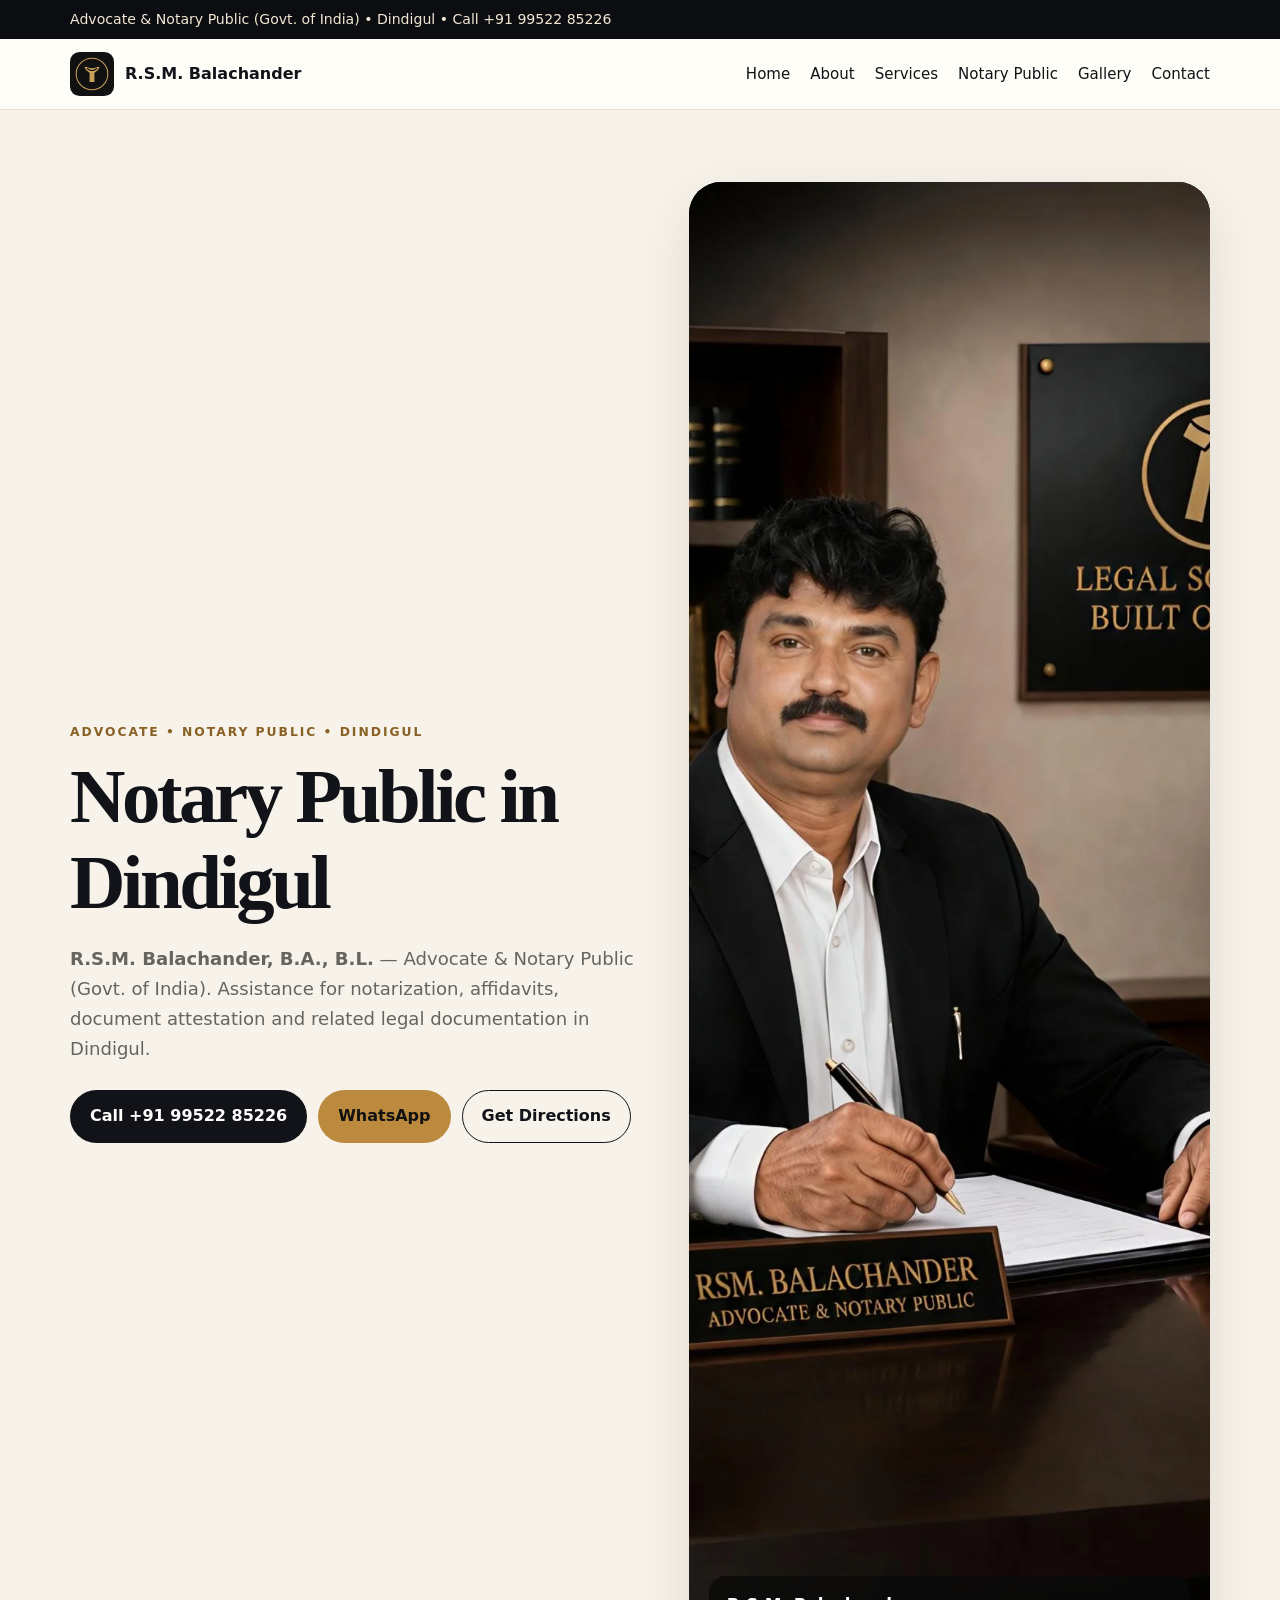
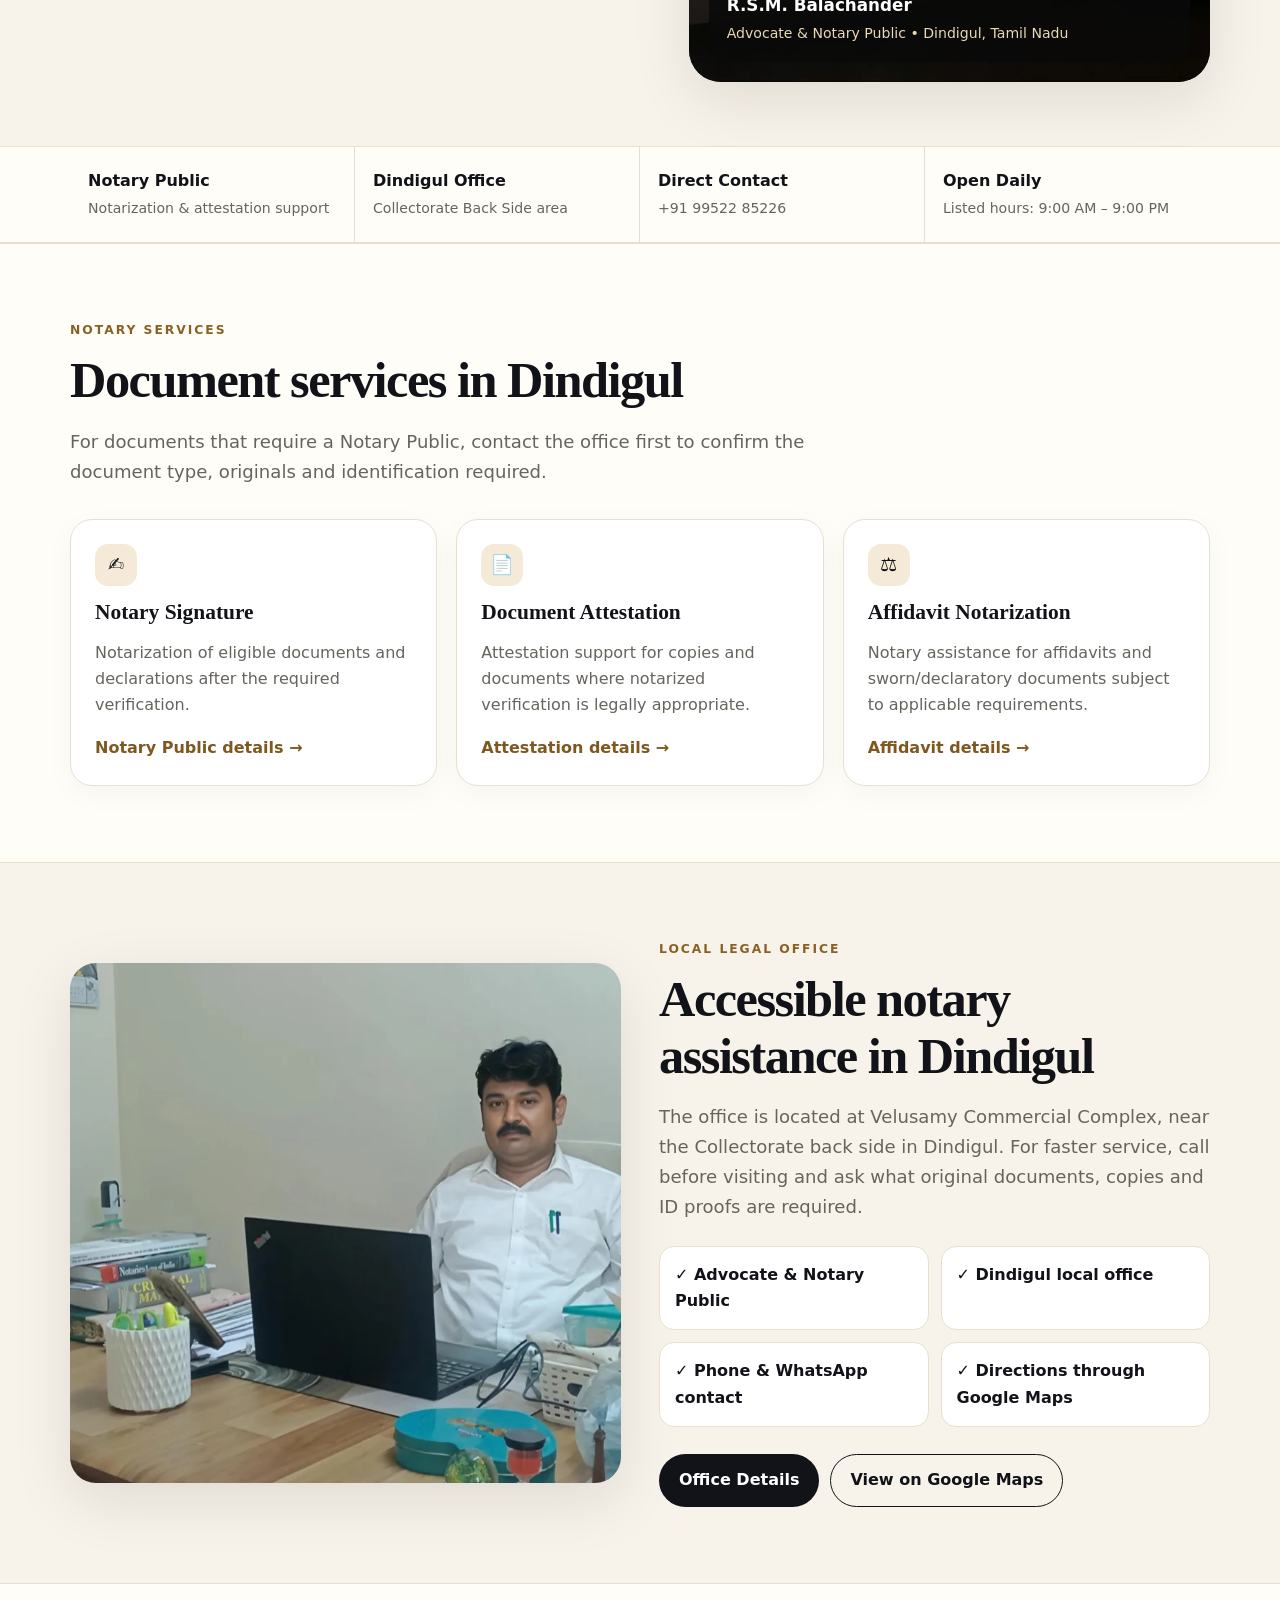
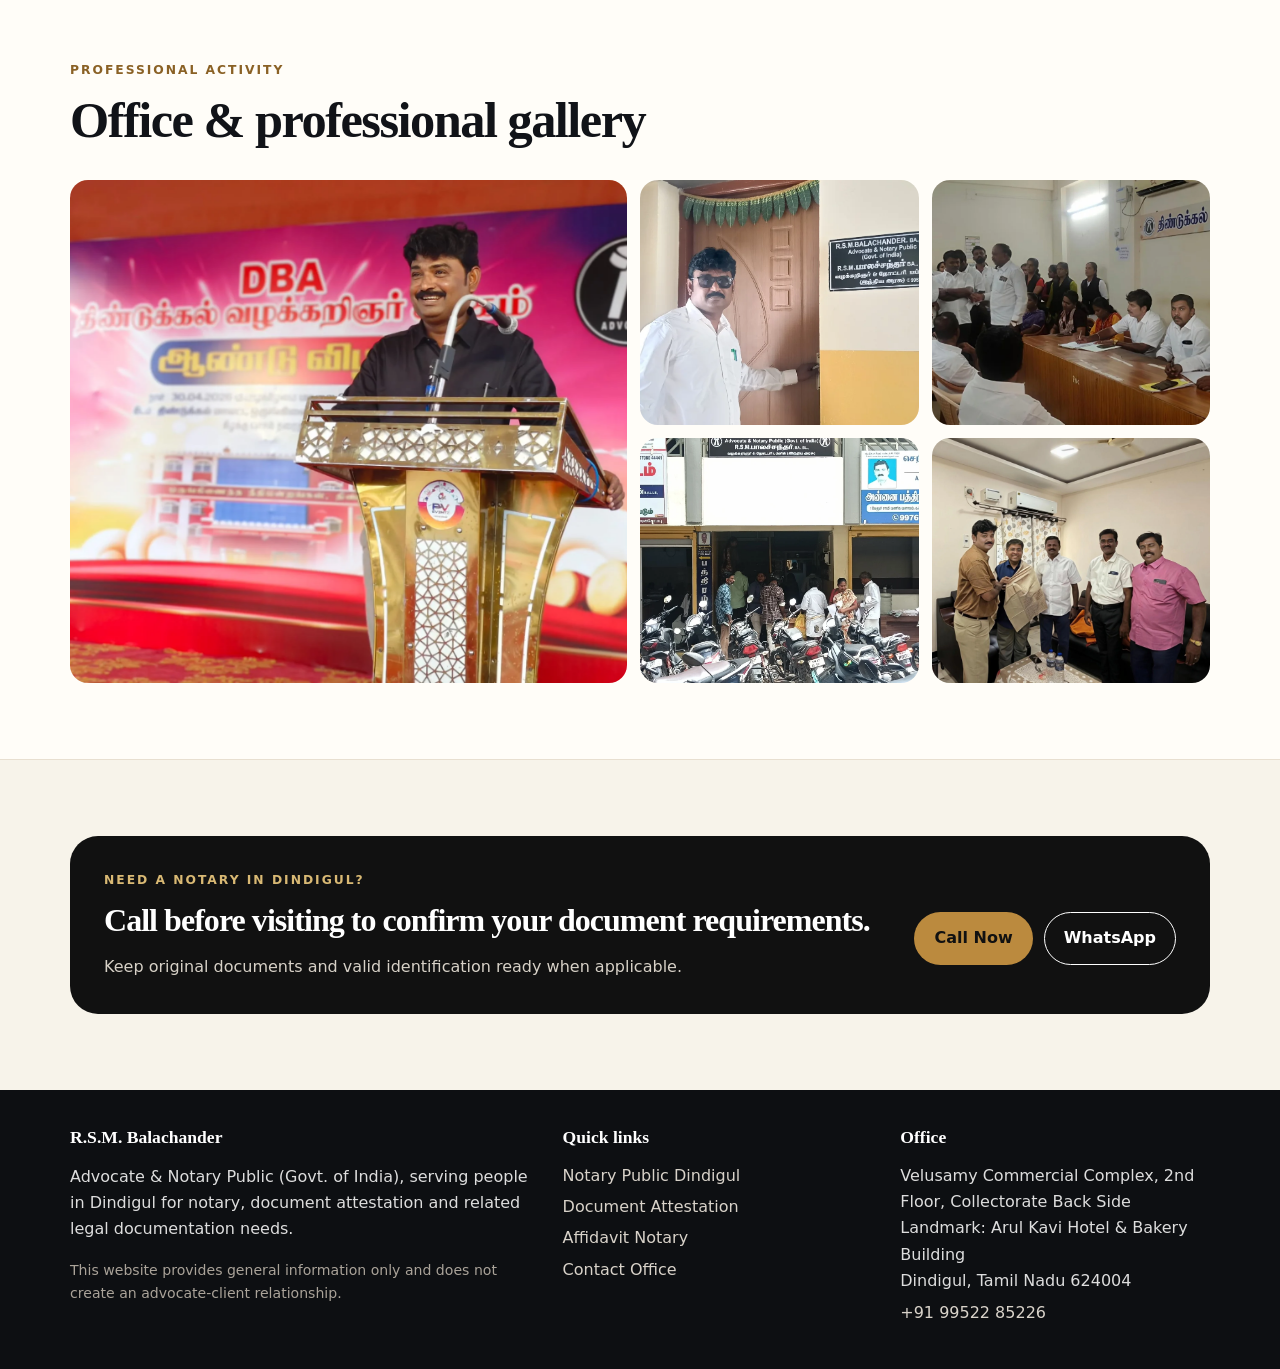
==== index.html @ 018cedc2 "Add files via upload" ====
<!doctype html>
<html lang="en-IN">
<head>
<meta charset="utf-8">
<meta name="viewport" content="width=device-width,initial-scale=1">
<title>Notary Public in Dindigul | R.S.M. Balachander Advocate</title>
<meta name="description" content="R.S.M. Balachander, B.A., B.L. — Advocate & Notary Public in Dindigul. Contact for notary signature, affidavit notarization and document attestation.">
<meta name="robots" content="index,follow,max-image-preview:large">
<meta name="theme-color" content="#111318">
<meta property="og:title" content="Notary Public in Dindigul | R.S.M. Balachander Advocate">
<meta property="og:description" content="R.S.M. Balachander, B.A., B.L. — Advocate & Notary Public in Dindigul. Contact for notary signature, affidavit notarization and document attestation.">
<meta property="og:type" content="website">
<meta property="og:locale" content="en_IN">
<meta property="og:image" content="social-cover.webp">
<link rel="icon" href="logo.svg" type="image/svg+xml">
<link rel="stylesheet" href="style.css">

<script type="application/ld+json">
{
 "@context":"https://schema.org",
 "@type":["LegalService","ProfessionalService"],
 "@id":"#rsm-balachander",
 "name":"R.S.M. Bala Chander Law & Notary Public Office",
 "alternateName":["R.S.M. Balachander","RSM Balachander Notary Public Dindigul"],
 "description":"Advocate and Notary Public services in Dindigul, Tamil Nadu, including document notarization, affidavit notarization and document attestation.",
 "telephone":"+919952285226",
 "image":[
   "hero.webp",
   "office-exterior.webp",
   "office-desk.webp"
 ],
 "address":{
   "@type":"PostalAddress",
   "streetAddress":"Velusamy Commercial Complex, 2nd Floor, Collectorate Back Side, Arul Kavi Hotel & Bakery Building",
   "addressLocality":"Dindigul",
   "addressRegion":"Tamil Nadu",
   "postalCode":"624004",
   "addressCountry":"IN"
 },
 "areaServed":{"@type":"City","name":"Dindigul"},
 "openingHoursSpecification":[
   {"@type":"OpeningHoursSpecification","dayOfWeek":["Monday","Tuesday","Wednesday","Thursday","Friday","Saturday","Sunday"],"opens":"09:00","closes":"21:00"}
 ],
 "hasMap":"https://www.google.com/maps/search/?api=1&query=R.S.M+Bala+Chander+Law+%26+Notary+Public+Office+Dindigul&query_place_id=ChIJRWNlmMcBqjsRc1z_Lm2O2i0",
 "knowsAbout":["Notary Public services","Document notarization","Affidavit notarization","Document attestation"]
}
</script>
</head>
<body>

<div class="topbar"><div class="container">Advocate &amp; Notary Public (Govt. of India) • Dindigul • Call +91 99522 85226</div></div>
<nav class="nav" aria-label="Main navigation">
 <div class="container navin">
  <a class="brand" href="index.html"><img src="logo.svg" alt="RSM Balachander logo"><span>R.S.M. Balachander</span></a>
  <button class="menu" aria-label="Open menu">Menu</button>
  <div class="links">
   <a href="index.html">Home</a><a href="about.html">About</a><a href="services.html">Services</a>
   <a href="notary-public-dindigul.html">Notary Public</a><a href="gallery.html">Gallery</a><a href="contact.html">Contact</a>
  </div>
 </div>
</nav>

<main>
<section class="hero">
 <div class="container heroGrid">
  <div>
   <div class="kicker">Advocate • Notary Public • Dindigul</div>
   <h1>Notary Public in Dindigul</h1>
   <p class="lead"><strong>R.S.M. Balachander, B.A., B.L.</strong> — Advocate &amp; Notary Public (Govt. of India). Assistance for notarization, affidavits, document attestation and related legal documentation in Dindigul.</p>
   <div class="actions">
    <a class="btn primary" href="tel:+919952285226">Call +91 99522 85226</a>
    <a class="btn gold" href="https://wa.me/919952285226" target="_blank" rel="noopener">WhatsApp</a>
    <a class="btn outline" href="https://www.google.com/maps/search/?api=1&query=R.S.M+Bala+Chander+Law+%26+Notary+Public+Office+Dindigul&query_place_id=ChIJRWNlmMcBqjsRc1z_Lm2O2i0" target="_blank" rel="noopener">Get Directions</a>
   </div>
  </div>
  <div class="heroPhoto">
   <img src="hero.webp" alt="R.S.M. Balachander Advocate and Notary Public in Dindigul" width="1200" height="1500" fetchpriority="high">
   <div class="heroBadge"><strong>R.S.M. Balachander</strong><span>Advocate &amp; Notary Public • Dindigul, Tamil Nadu</span></div>
  </div>
 </div>
</section>

<section class="trustbar"><div class="container trustgrid">
 <div class="trustitem"><strong>Notary Public</strong><span>Notarization &amp; attestation support</span></div>
 <div class="trustitem"><strong>Dindigul Office</strong><span>Collectorate Back Side area</span></div>
 <div class="trustitem"><strong>Direct Contact</strong><span>+91 99522 85226</span></div>
 <div class="trustitem"><strong>Open Daily</strong><span>Listed hours: 9:00 AM – 9:00 PM</span></div>
</div></section>

<section class="section alt">
 <div class="container">
  <div class="sectionHead"><div class="kicker">Notary services</div><h2>Document services in Dindigul</h2><p class="lead">For documents that require a Notary Public, contact the office first to confirm the document type, originals and identification required.</p></div>
  <div class="grid3">
   <div class="card"><div class="icon">✍️</div><h3>Notary Signature</h3><p>Notarization of eligible documents and declarations after the required verification.</p><a class="more" href="notary-public-dindigul.html">Notary Public details →</a></div>
   <div class="card"><div class="icon">📄</div><h3>Document Attestation</h3><p>Attestation support for copies and documents where notarized verification is legally appropriate.</p><a class="more" href="document-attestation-dindigul.html">Attestation details →</a></div>
   <div class="card"><div class="icon">⚖️</div><h3>Affidavit Notarization</h3><p>Notary assistance for affidavits and sworn/declaratory documents subject to applicable requirements.</p><a class="more" href="affidavit-notary-dindigul.html">Affidavit details →</a></div>
  </div>
 </div>
</section>

<section class="section">
 <div class="container split">
  <div class="photoRound"><img src="office-desk.webp" alt="RSM Balachander at his law and notary office in Dindigul" loading="lazy"></div>
  <div>
   <div class="kicker">Local legal office</div><h2>Accessible notary assistance in Dindigul</h2>
   <p class="lead">The office is located at Velusamy Commercial Complex, near the Collectorate back side in Dindigul. For faster service, call before visiting and ask what original documents, copies and ID proofs are required.</p>
   <div class="checks">
    <div class="check">✓ Advocate &amp; Notary Public</div><div class="check">✓ Dindigul local office</div>
    <div class="check">✓ Phone &amp; WhatsApp contact</div><div class="check">✓ Directions through Google Maps</div>
   </div>
   <div class="actions"><a class="btn primary" href="contact.html">Office Details</a><a class="btn outline" href="https://www.google.com/maps/search/?api=1&query=R.S.M+Bala+Chander+Law+%26+Notary+Public+Office+Dindigul&query_place_id=ChIJRWNlmMcBqjsRc1z_Lm2O2i0" target="_blank" rel="noopener">View on Google Maps</a></div>
  </div>
 </div>
</section>

<section class="section alt">
 <div class="container">
  <div class="sectionHead"><div class="kicker">Professional activity</div><h2>Office &amp; professional gallery</h2></div>
  <div class="gallery">
   <a href="gallery.html"><img src="speech-3.webp" alt="R.S.M. Balachander speaking at a Dindigul Bar Association event" loading="lazy"></a>
   <a href="gallery.html"><img src="office-door.webp" alt="RSM Balachander Advocate and Notary Public office board in Dindigul" loading="lazy"></a>
   <a href="gallery.html"><img src="bar-association.webp" alt="Dindigul advocates association gathering" loading="lazy"></a>
   <a href="gallery.html"><img src="office-exterior.webp" alt="Exterior of RSM Balachander law and notary office in Dindigul" loading="lazy"></a>
   <a href="gallery.html"><img src="meeting-group.webp" alt="Professional meeting attended by R.S.M. Balachander" loading="lazy"></a>
  </div>
 </div>
</section>

<section class="section"><div class="container callout">
 <div><div class="kicker" style="color:#d9b974">Need a notary in Dindigul?</div><h2 style="font-size:2rem">Call before visiting to confirm your document requirements.</h2><p>Keep original documents and valid identification ready when applicable.</p></div>
 <div class="actions"><a class="btn gold" href="tel:+919952285226">Call Now</a><a class="btn outline" style="border-color:#fff;color:#fff" href="https://wa.me/919952285226" target="_blank" rel="noopener">WhatsApp</a></div>
</div></section>
</main>

<footer class="footer">
 <div class="container footerGrid">
  <div>
   <h3>R.S.M. Balachander</h3>
   <p>Advocate &amp; Notary Public (Govt. of India), serving people in Dindigul for notary, document attestation and related legal documentation needs.</p>
   <div class="small">This website provides general information only and does not create an advocate-client relationship.</div>
  </div>
  <div><h3>Quick links</h3><a href="notary-public-dindigul.html">Notary Public Dindigul</a><a href="document-attestation-dindigul.html">Document Attestation</a><a href="affidavit-notary-dindigul.html">Affidavit Notary</a><a href="contact.html">Contact Office</a></div>
  <div><h3>Office</h3><div>Velusamy Commercial Complex, 2nd Floor, Collectorate Back Side<br>Landmark: Arul Kavi Hotel & Bakery Building<br>Dindigul, Tamil Nadu 624004</div><a href="tel:+919952285226">+91 99522 85226</a></div>
 </div>
</footer>
<script src="script.js"></script>
</body></html>
---- style.css ----
:root{
 --ink:#111318;--ink2:#1c2027;--gold:#bb8a3e;--gold2:#e0bd78;--cream:#f7f3ea;
 --paper:#fffdf8;--muted:#67645e;--line:#e8dfd0;--white:#fff;--radius:22px;
 --shadow:0 18px 60px rgba(23,18,8,.10)
}
*{box-sizing:border-box}
html{scroll-behavior:smooth}
body{margin:0;background:var(--cream);color:var(--ink);font-family:Inter,system-ui,-apple-system,BlinkMacSystemFont,"Segoe UI",sans-serif;line-height:1.65}
img{display:block;max-width:100%}
a{color:inherit;text-decoration:none}
.container{width:min(1140px,92%);margin:auto}
.topbar{background:#0c0d10;color:#f2e7d5;font-size:.88rem;padding:8px 0}
.nav{position:sticky;top:0;z-index:50;background:rgba(255,253,248,.95);backdrop-filter:blur(12px);border-bottom:1px solid var(--line)}
.navin{min-height:70px;display:flex;align-items:center;justify-content:space-between;gap:20px}
.brand{display:flex;gap:11px;align-items:center;font-weight:800}
.brand img{width:44px;height:44px}
.links{display:flex;align-items:center;gap:20px;font-size:.94rem}
.links a:hover{color:#8a6125}
.menu{display:none;background:transparent;border:1px solid #bbb1a2;border-radius:12px;padding:8px 12px}
.btn{display:inline-flex;align-items:center;justify-content:center;gap:8px;border-radius:999px;padding:12px 19px;font-weight:800;border:1px solid transparent;transition:.18s}
.btn:hover{transform:translateY(-1px)}
.primary{background:var(--ink);color:white}
.outline{border-color:var(--ink);background:transparent}
.gold{background:var(--gold);color:#111}
.hero{padding:72px 0 64px}
.heroGrid{display:grid;grid-template-columns:1.04fr .96fr;gap:54px;align-items:center}
.kicker{text-transform:uppercase;letter-spacing:.16em;color:#8a6125;font-weight:900;font-size:.77rem;margin-bottom:12px}
h1,h2,h3{font-family:Georgia,"Times New Roman",serif;line-height:1.12;margin:0 0 15px}
h1{font-size:clamp(2.65rem,6vw,5.35rem);letter-spacing:-.045em}
h2{font-size:clamp(2rem,4vw,3.15rem);letter-spacing:-.03em}
h3{font-size:1.34rem}
.lead{font-size:1.13rem;color:var(--muted);max-width:760px}
.actions{display:flex;flex-wrap:wrap;gap:11px;margin-top:27px}
.heroPhoto{border-radius:32px;overflow:hidden;box-shadow:var(--shadow);background:#1d1d1d;position:relative}
.heroPhoto img{width:100%;aspect-ratio:4/5;object-fit:cover;object-position:center 28%}
.heroBadge{position:absolute;left:20px;right:20px;bottom:20px;padding:16px 18px;border-radius:17px;background:rgba(10,10,10,.82);backdrop-filter:blur(8px);color:white}
.heroBadge strong{display:block;font-size:1.05rem}
.heroBadge span{font-size:.88rem;color:#ead8b7}
.trustbar{border-top:1px solid var(--line);border-bottom:1px solid var(--line);background:var(--paper)}
.trustgrid{display:grid;grid-template-columns:repeat(4,1fr)}
.trustitem{padding:21px 18px;border-right:1px solid var(--line)}
.trustitem:last-child{border-right:0}
.trustitem strong{display:block;font-size:1rem}
.trustitem span{font-size:.88rem;color:var(--muted)}
.section{padding:76px 0}
.alt{background:var(--paper);border-top:1px solid var(--line);border-bottom:1px solid var(--line)}
.sectionHead{max-width:780px;margin-bottom:32px}
.grid3{display:grid;grid-template-columns:repeat(3,1fr);gap:19px}
.card{background:white;border:1px solid var(--line);border-radius:var(--radius);padding:24px;box-shadow:0 8px 30px rgba(0,0,0,.035)}
.card p{color:var(--muted)}
.card a.more{font-weight:800;color:#7e581f}
.icon{width:42px;height:42px;display:grid;place-items:center;border-radius:13px;background:#f5ead8;margin-bottom:14px;font-size:1.2rem}
.split{display:grid;grid-template-columns:1fr 1fr;gap:38px;align-items:center}
.photoRound{border-radius:26px;overflow:hidden;box-shadow:var(--shadow)}
.photoRound img{width:100%;height:520px;object-fit:cover}
.checks{display:grid;grid-template-columns:1fr 1fr;gap:12px;margin:24px 0}
.check{background:white;border:1px solid var(--line);padding:15px;border-radius:15px;font-weight:700}
.callout{display:grid;grid-template-columns:1fr auto;gap:26px;align-items:center;background:#111;color:white;border-radius:28px;padding:34px}
.callout p{color:#d7d1c7;margin:0}
.gallery{display:grid;grid-template-columns:2fr 1fr 1fr;grid-auto-rows:245px;gap:13px}
.gallery a{overflow:hidden;border-radius:18px;background:#ddd}
.gallery a:first-child{grid-row:span 2}
.gallery img{width:100%;height:100%;object-fit:cover;transition:.25s}
.gallery a:hover img{transform:scale(1.025)}
.pageHero{padding:50px 0 35px}
.crumb{padding-top:22px;color:var(--muted);font-size:.88rem}
.prose{max-width:850px}
.prose h2{margin-top:38px}
.prose h3{margin-top:30px}
.notice{background:#fff7e6;border:1px solid #e8cf9e;border-radius:16px;padding:16px 18px;color:#694f20}
.contactGrid{display:grid;grid-template-columns:1fr 1fr;gap:22px}
.contactBox{background:white;border:1px solid var(--line);border-radius:24px;padding:25px}
.row{padding:13px 0;border-bottom:1px solid var(--line)}
.row:last-child{border-bottom:0}
.map{border:0;width:100%;height:390px;border-radius:22px;background:#ddd}
.footer{background:#0d0f12;color:#ddd;padding:38px 0}
.footerGrid{display:grid;grid-template-columns:1.2fr .8fr .8fr;gap:28px}
.footer h3{font-size:1.1rem;color:white}
.footer a{display:block;margin:5px 0;color:#d8d2c9}
.small{font-size:.88rem;color:#807a70}
.footer .small{color:#aaa399}
.pill{display:inline-flex;background:#efe2ca;color:#694a1d;padding:7px 10px;border-radius:999px;font-size:.8rem;font-weight:800;margin:0 6px 6px 0}
details{background:white;border:1px solid var(--line);border-radius:16px;padding:16px 18px;margin:10px 0}
summary{font-weight:800;cursor:pointer}
@media(max-width:880px){
 .heroGrid,.split,.contactGrid,.callout,.footerGrid{grid-template-columns:1fr}
 .links{display:none;position:absolute;right:4%;top:72px;background:var(--paper);border:1px solid var(--line);border-radius:18px;padding:18px;min-width:230px;box-shadow:var(--shadow);flex-direction:column;align-items:flex-start}
 .links.open{display:flex}.menu{display:block}
 .trustgrid{grid-template-columns:1fr 1fr}.trustitem:nth-child(2){border-right:0}
 .gallery{grid-template-columns:1fr 1fr;grid-auto-rows:210px}.gallery a:first-child{grid-row:span 1;grid-column:span 2}
 .grid3,.checks{grid-template-columns:1fr}
 .hero{padding-top:45px}.heroPhoto img{aspect-ratio:4/5}
}
@media(max-width:520px){
 .trustgrid{grid-template-columns:1fr}.trustitem{border-right:0;border-bottom:1px solid var(--line)}
 .gallery{grid-template-columns:1fr}.gallery a:first-child{grid-column:span 1}
 .gallery a{height:240px}
}
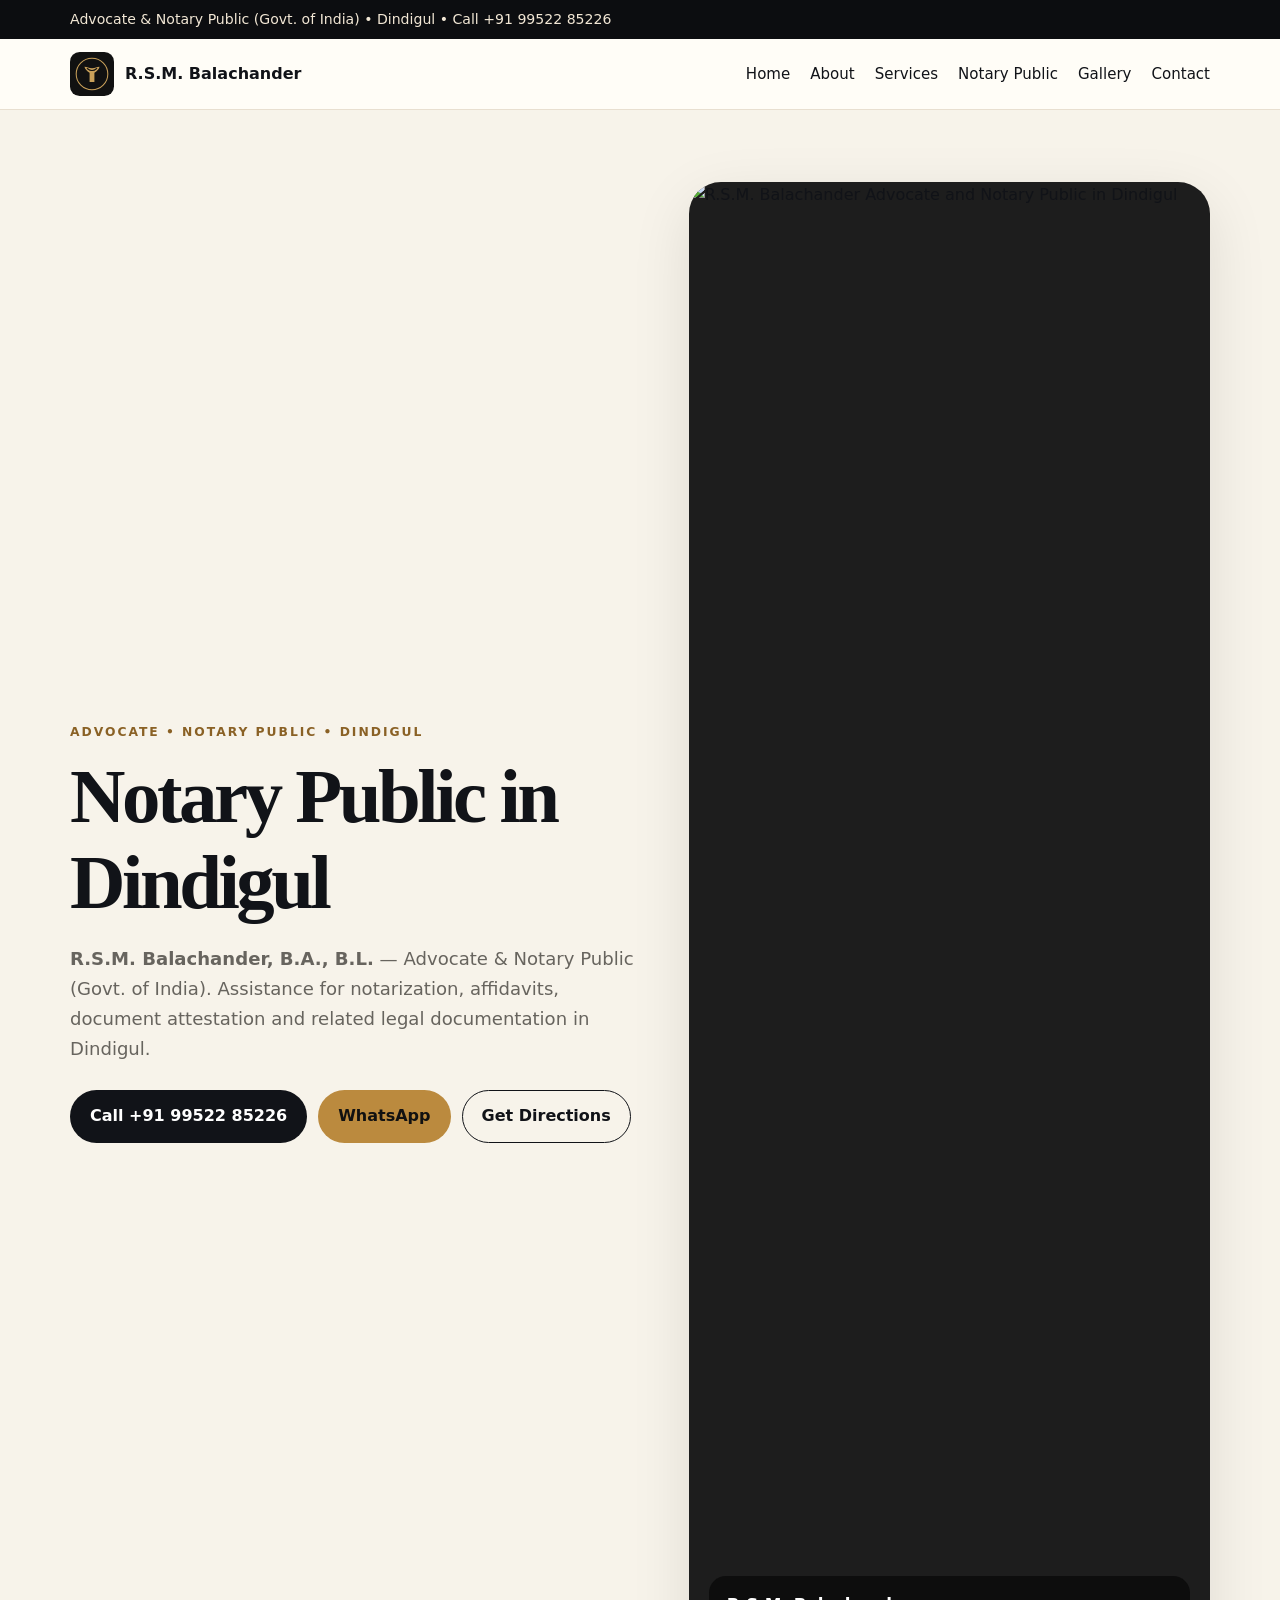
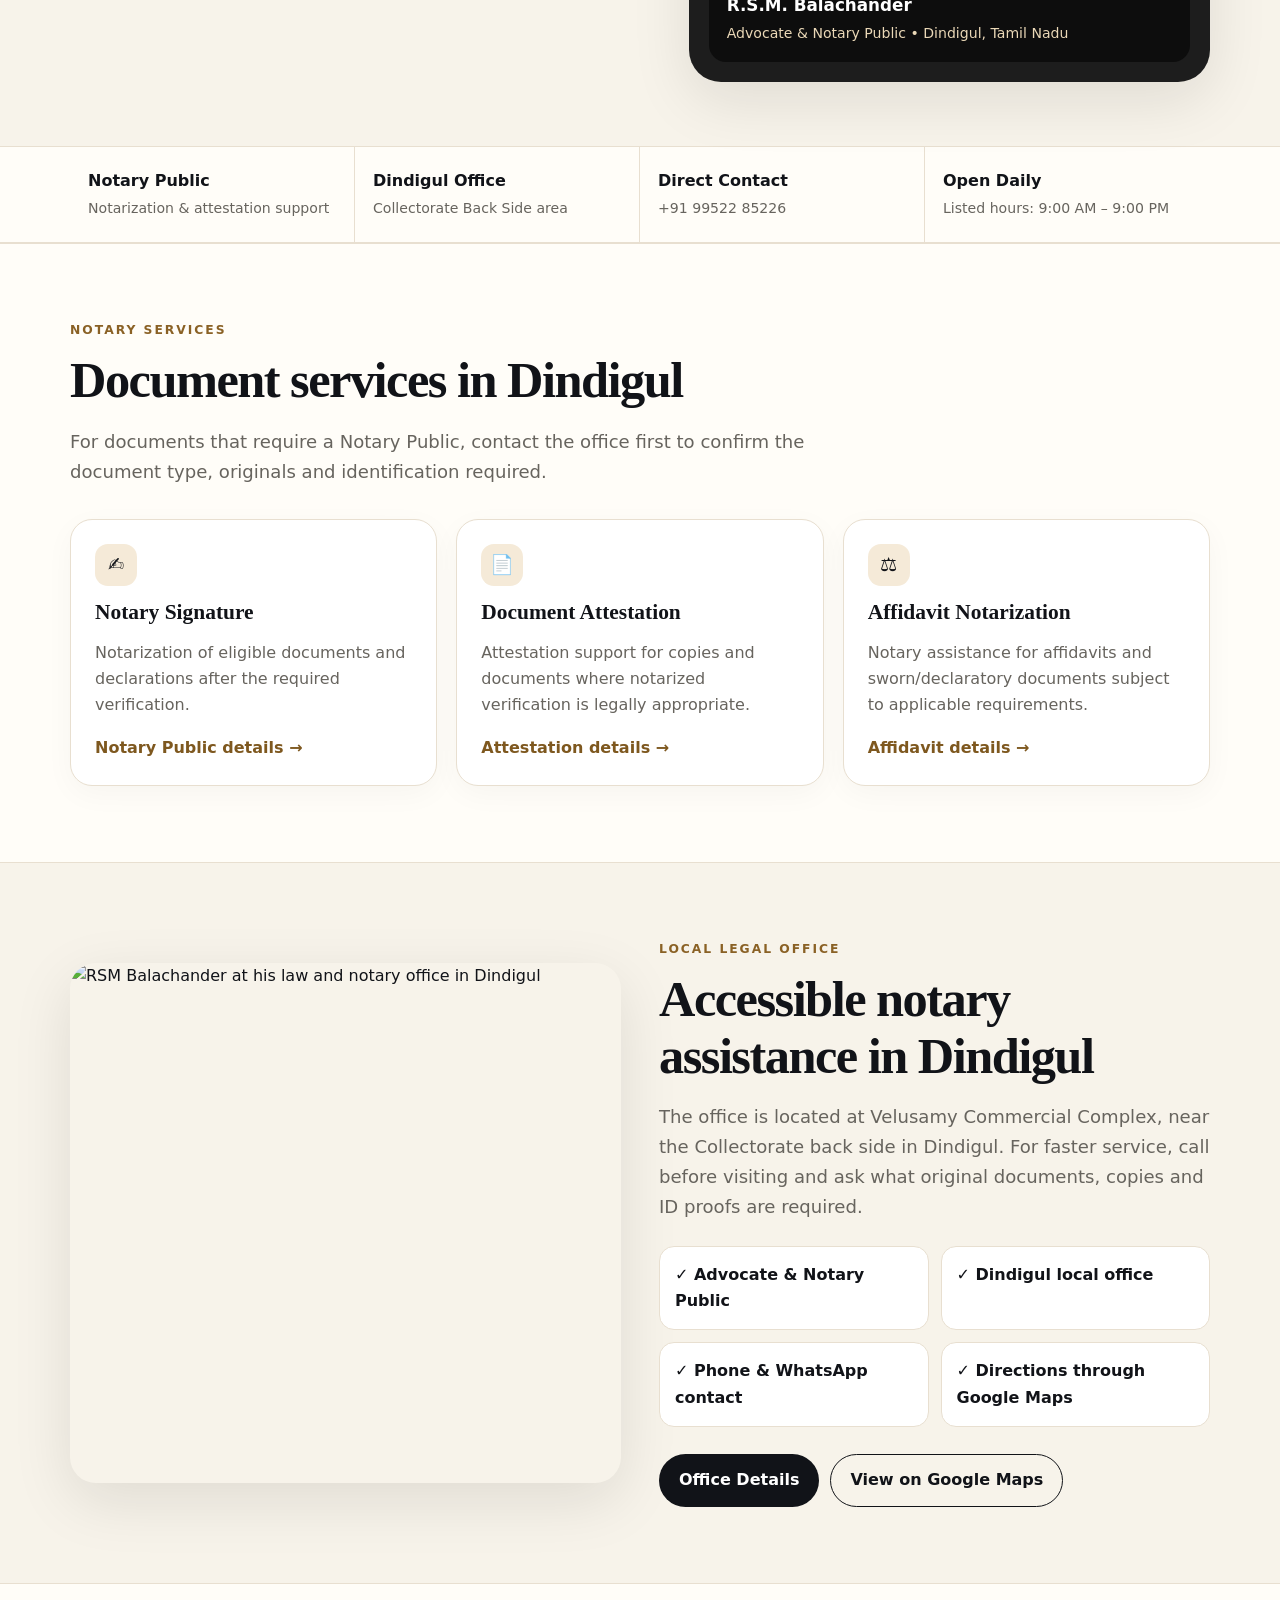
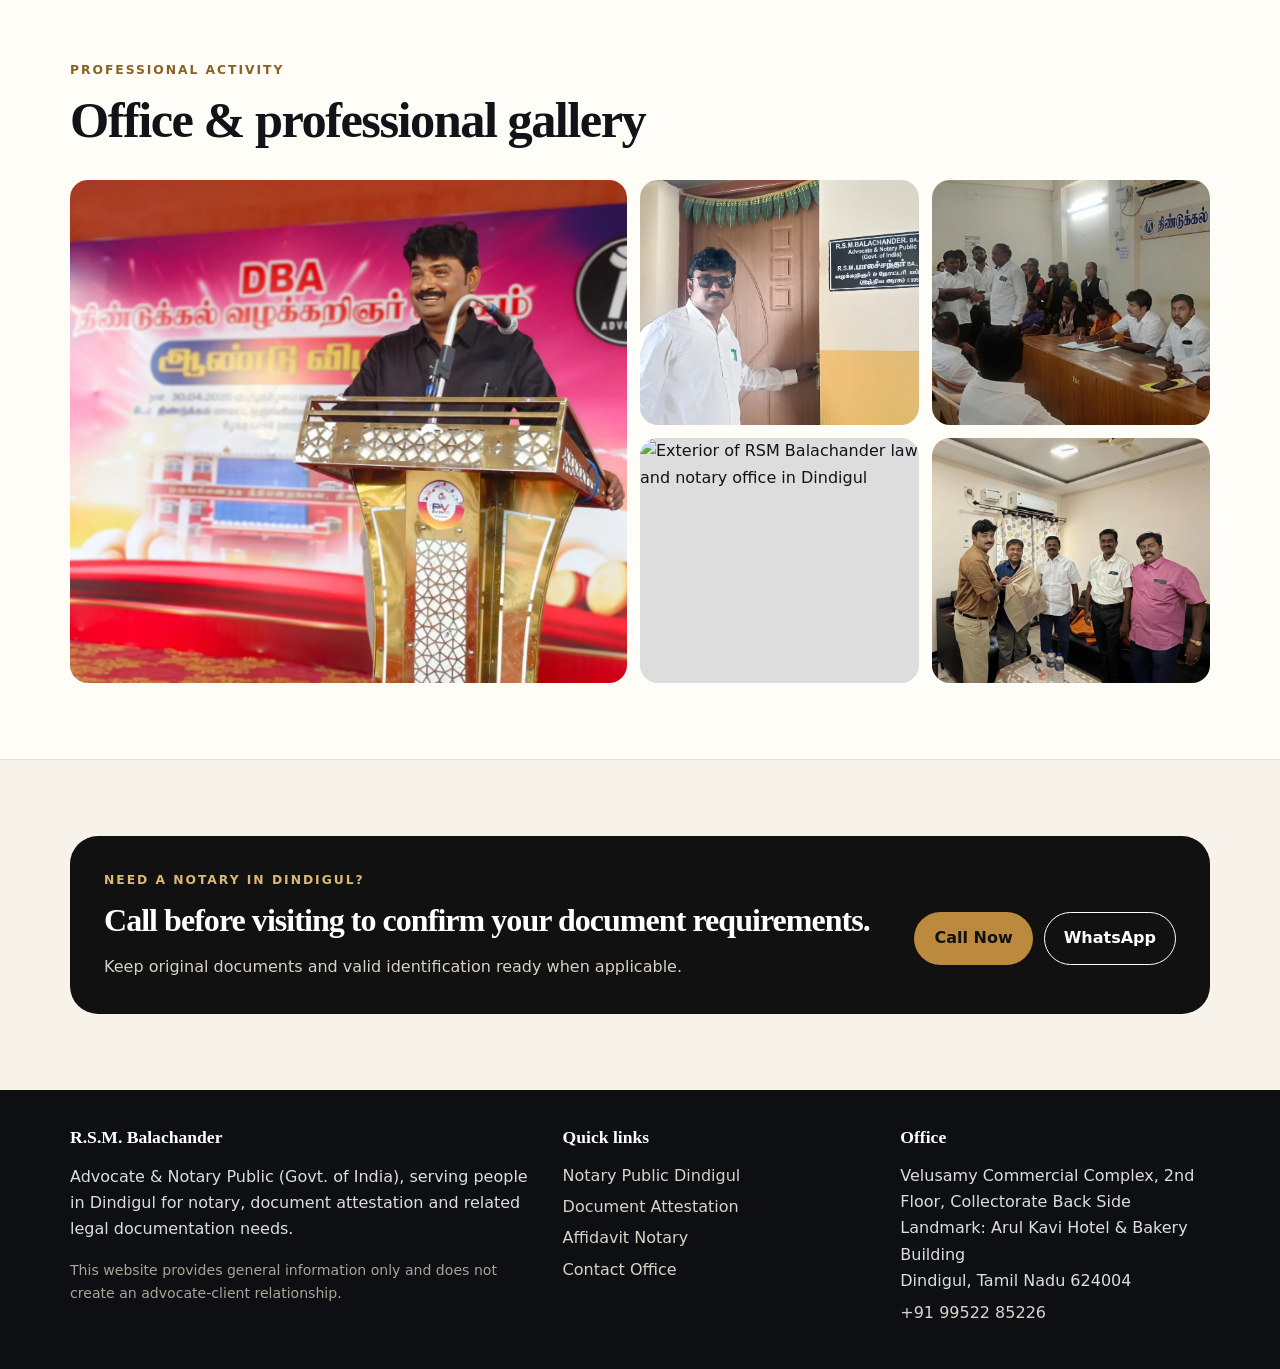
==== commit 29d8df8a: "Add files via upload" ====
--- a/index.html
+++ b/index.html
@@ -7,11 +7,13 @@
 <meta name="description" content="R.S.M. Balachander, B.A., B.L. — Advocate & Notary Public in Dindigul. Contact for notary signature, affidavit notarization and document attestation.">
 <meta name="robots" content="index,follow,max-image-preview:large">
 <meta name="theme-color" content="#111318">
+<link rel="canonical" href="https://rsm-balachander-notary-dindigul.github.io/rsm-balachander-notary-website/">
 <meta property="og:title" content="Notary Public in Dindigul | R.S.M. Balachander Advocate">
 <meta property="og:description" content="R.S.M. Balachander, B.A., B.L. — Advocate & Notary Public in Dindigul. Contact for notary signature, affidavit notarization and document attestation.">
 <meta property="og:type" content="website">
+<meta property="og:url" content="https://rsm-balachander-notary-dindigul.github.io/rsm-balachander-notary-website/">
 <meta property="og:locale" content="en_IN">
-<meta property="og:image" content="social-cover.webp">
+<meta property="og:image" content="https://rsm-balachander-notary-dindigul.github.io/rsm-balachander-notary-website/social-cover.webp">
 <link rel="icon" href="logo.svg" type="image/svg+xml">
 <link rel="stylesheet" href="style.css">
 
@@ -19,15 +21,16 @@
 {
  "@context":"https://schema.org",
  "@type":["LegalService","ProfessionalService"],
- "@id":"#rsm-balachander",
+ "@id":"https://rsm-balachander-notary-dindigul.github.io/rsm-balachander-notary-website/#rsm-balachander",
  "name":"R.S.M. Bala Chander Law & Notary Public Office",
  "alternateName":["R.S.M. Balachander","RSM Balachander Notary Public Dindigul"],
+ "url":"https://rsm-balachander-notary-dindigul.github.io/rsm-balachander-notary-website/",
  "description":"Advocate and Notary Public services in Dindigul, Tamil Nadu, including document notarization, affidavit notarization and document attestation.",
  "telephone":"+919952285226",
  "image":[
-   "hero.webp",
-   "office-exterior.webp",
-   "office-desk.webp"
+   "https://rsm-balachander-notary-dindigul.github.io/rsm-balachander-notary-website/hero.webp",
+   "https://rsm-balachander-notary-dindigul.github.io/rsm-balachander-notary-website/office-exterior.webp",
+   "https://rsm-balachander-notary-dindigul.github.io/rsm-balachander-notary-website/office-desk.webp"
  ],
  "address":{
    "@type":"PostalAddress",
@@ -74,7 +77,7 @@
    </div>
   </div>
   <div class="heroPhoto">
-   <img src="hero.webp" alt="R.S.M. Balachander Advocate and Notary Public in Dindigul" width="1200" height="1500" fetchpriority="high">
+   <img src="https://rsm-balachander-notary-dindigul.github.io/rsm-balachander-notary-website/hero.webp" alt="R.S.M. Balachander Advocate and Notary Public in Dindigul" width="1200" height="1500" fetchpriority="high">
    <div class="heroBadge"><strong>R.S.M. Balachander</strong><span>Advocate &amp; Notary Public • Dindigul, Tamil Nadu</span></div>
   </div>
  </div>
@@ -100,7 +103,7 @@
 
 <section class="section">
  <div class="container split">
-  <div class="photoRound"><img src="office-desk.webp" alt="RSM Balachander at his law and notary office in Dindigul" loading="lazy"></div>
+  <div class="photoRound"><img src="https://rsm-balachander-notary-dindigul.github.io/rsm-balachander-notary-website/office-desk.webp" alt="RSM Balachander at his law and notary office in Dindigul" loading="lazy"></div>
   <div>
    <div class="kicker">Local legal office</div><h2>Accessible notary assistance in Dindigul</h2>
    <p class="lead">The office is located at Velusamy Commercial Complex, near the Collectorate back side in Dindigul. For faster service, call before visiting and ask what original documents, copies and ID proofs are required.</p>
@@ -120,7 +123,7 @@
    <a href="gallery.html"><img src="speech-3.webp" alt="R.S.M. Balachander speaking at a Dindigul Bar Association event" loading="lazy"></a>
    <a href="gallery.html"><img src="office-door.webp" alt="RSM Balachander Advocate and Notary Public office board in Dindigul" loading="lazy"></a>
    <a href="gallery.html"><img src="bar-association.webp" alt="Dindigul advocates association gathering" loading="lazy"></a>
-   <a href="gallery.html"><img src="office-exterior.webp" alt="Exterior of RSM Balachander law and notary office in Dindigul" loading="lazy"></a>
+   <a href="gallery.html"><img src="https://rsm-balachander-notary-dindigul.github.io/rsm-balachander-notary-website/office-exterior.webp" alt="Exterior of RSM Balachander law and notary office in Dindigul" loading="lazy"></a>
    <a href="gallery.html"><img src="meeting-group.webp" alt="Professional meeting attended by R.S.M. Balachander" loading="lazy"></a>
   </div>
  </div>
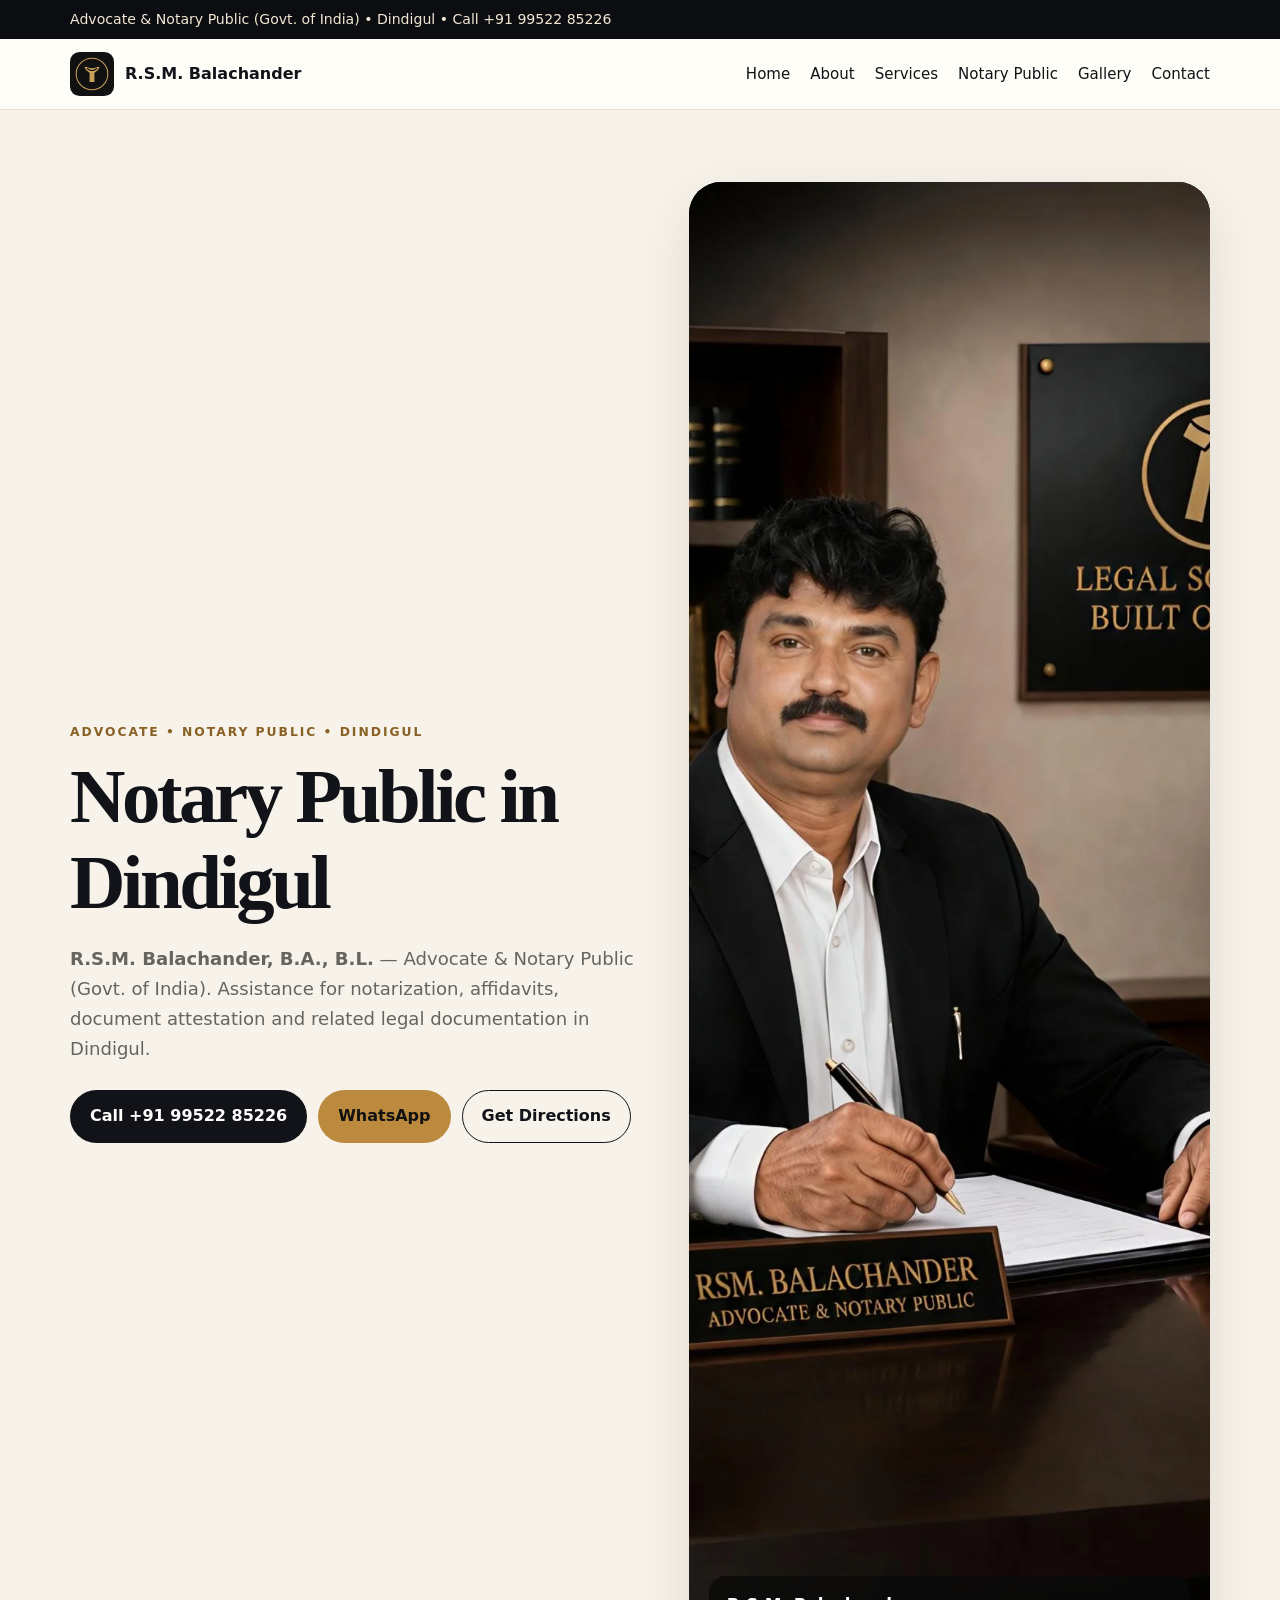
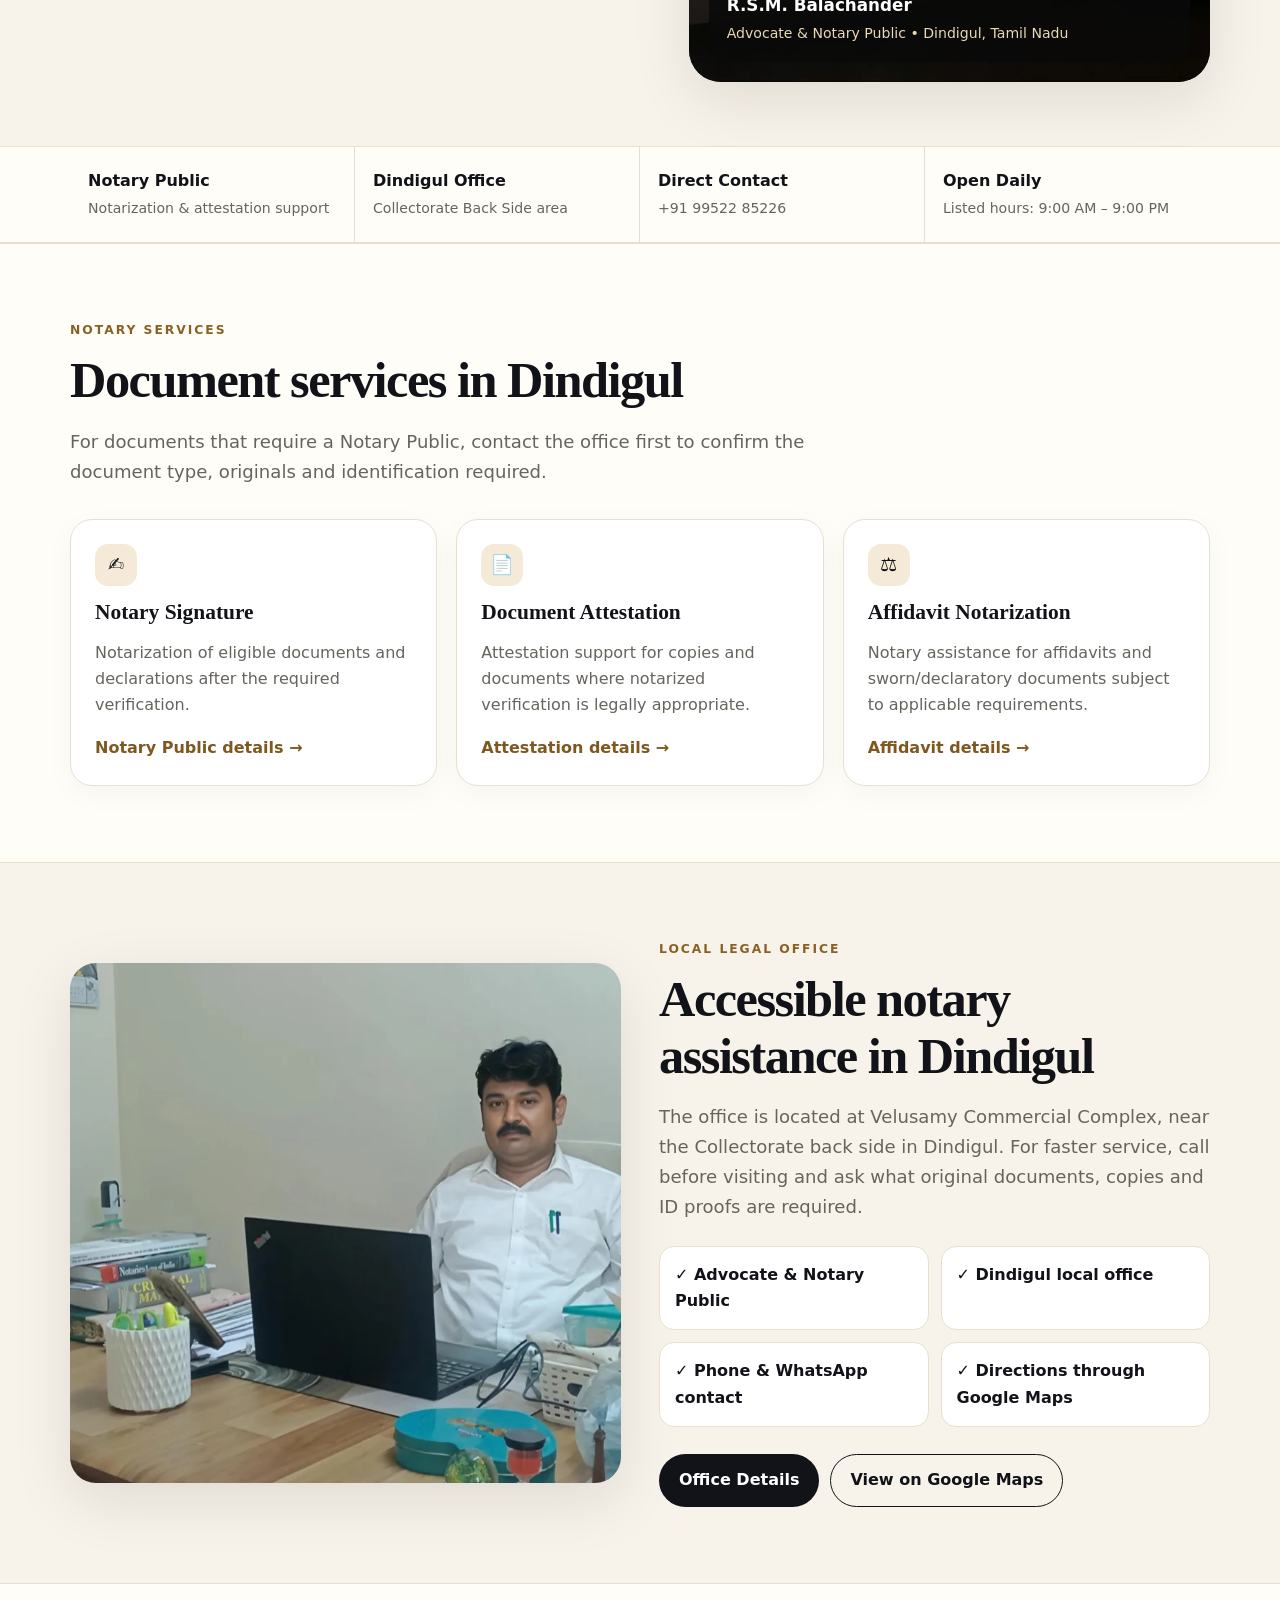
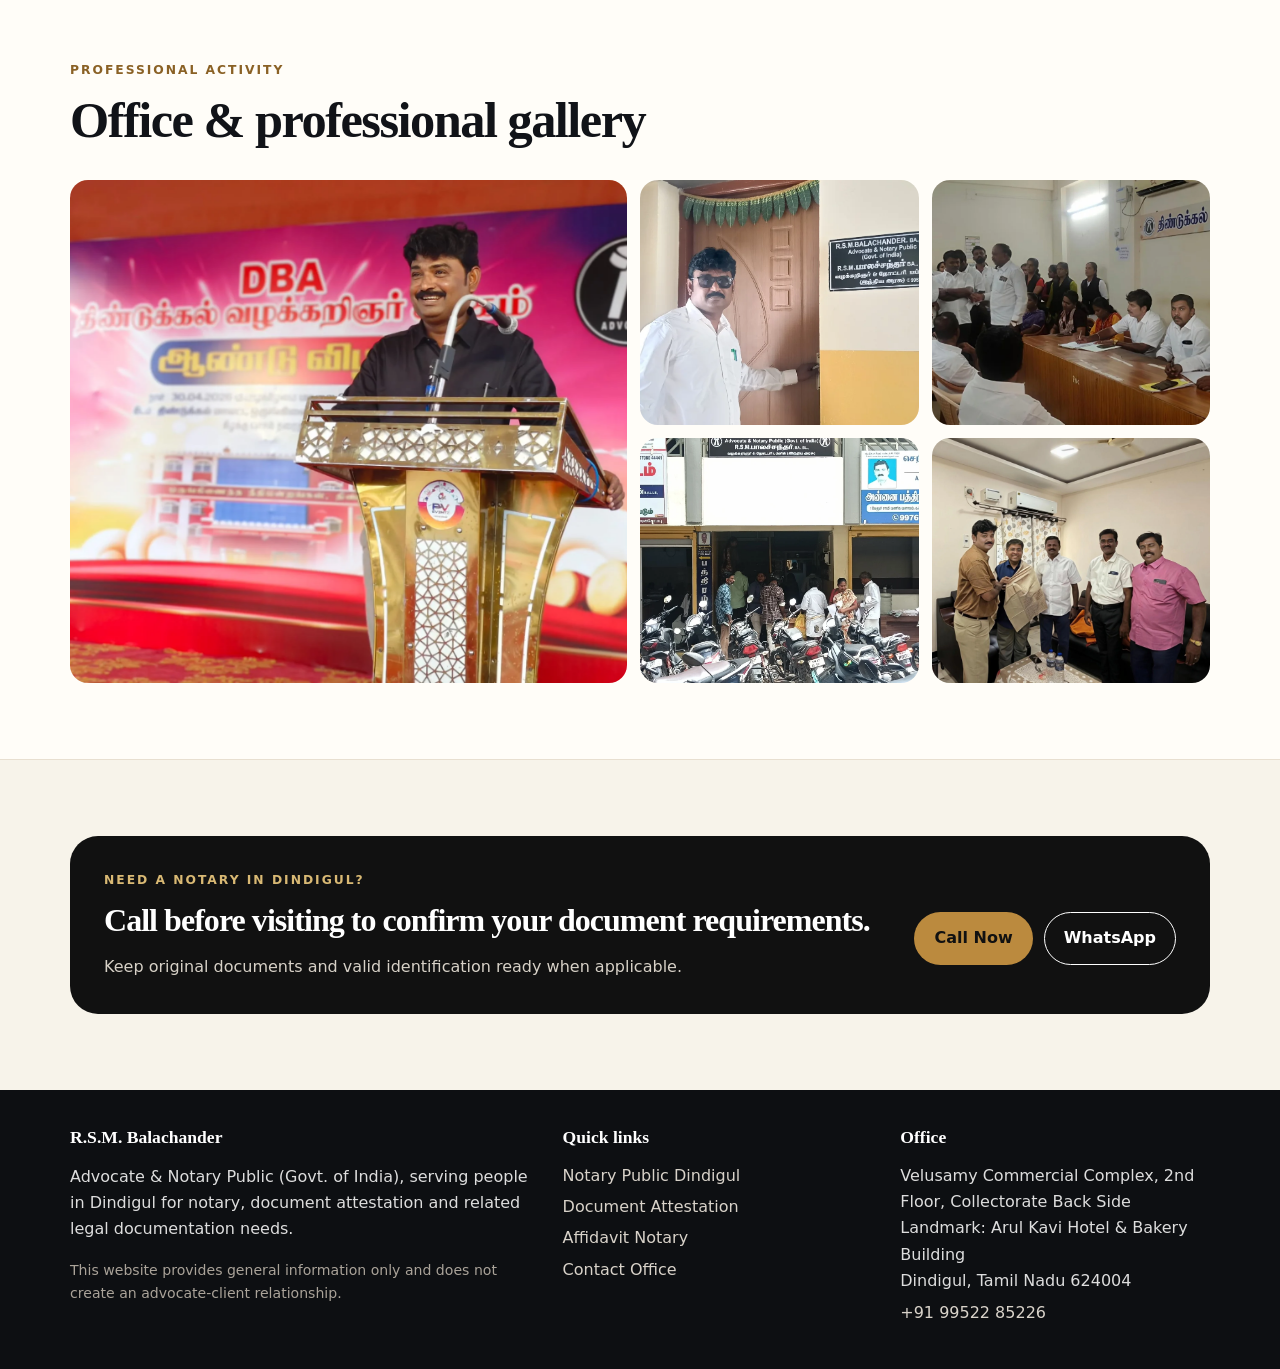
==== commit 987d448d: "Add files via upload" ====
--- a/index.html
+++ b/index.html
@@ -7,13 +7,13 @@
 <meta name="description" content="R.S.M. Balachander, B.A., B.L. — Advocate & Notary Public in Dindigul. Contact for notary signature, affidavit notarization and document attestation.">
 <meta name="robots" content="index,follow,max-image-preview:large">
 <meta name="theme-color" content="#111318">
-<link rel="canonical" href="https://rsm-balachander-notary-dindigul.github.io/rsm-balachander-notary-website/">
+<link rel="canonical" href="https://rsm-balachander-notary-dindigul.github.io/">
 <meta property="og:title" content="Notary Public in Dindigul | R.S.M. Balachander Advocate">
 <meta property="og:description" content="R.S.M. Balachander, B.A., B.L. — Advocate & Notary Public in Dindigul. Contact for notary signature, affidavit notarization and document attestation.">
 <meta property="og:type" content="website">
-<meta property="og:url" content="https://rsm-balachander-notary-dindigul.github.io/rsm-balachander-notary-website/">
+<meta property="og:url" content="https://rsm-balachander-notary-dindigul.github.io/">
 <meta property="og:locale" content="en_IN">
-<meta property="og:image" content="https://rsm-balachander-notary-dindigul.github.io/rsm-balachander-notary-website/social-cover.webp">
+<meta property="og:image" content="https://rsm-balachander-notary-dindigul.github.io/social-cover.webp">
 <link rel="icon" href="logo.svg" type="image/svg+xml">
 <link rel="stylesheet" href="style.css">
 
@@ -21,16 +21,16 @@
 {
  "@context":"https://schema.org",
  "@type":["LegalService","ProfessionalService"],
- "@id":"https://rsm-balachander-notary-dindigul.github.io/rsm-balachander-notary-website/#rsm-balachander",
+ "@id":"https://rsm-balachander-notary-dindigul.github.io/#rsm-balachander",
  "name":"R.S.M. Bala Chander Law & Notary Public Office",
  "alternateName":["R.S.M. Balachander","RSM Balachander Notary Public Dindigul"],
- "url":"https://rsm-balachander-notary-dindigul.github.io/rsm-balachander-notary-website/",
+ "url":"https://rsm-balachander-notary-dindigul.github.io/",
  "description":"Advocate and Notary Public services in Dindigul, Tamil Nadu, including document notarization, affidavit notarization and document attestation.",
  "telephone":"+919952285226",
  "image":[
-   "https://rsm-balachander-notary-dindigul.github.io/rsm-balachander-notary-website/hero.webp",
-   "https://rsm-balachander-notary-dindigul.github.io/rsm-balachander-notary-website/office-exterior.webp",
-   "https://rsm-balachander-notary-dindigul.github.io/rsm-balachander-notary-website/office-desk.webp"
+   "https://rsm-balachander-notary-dindigul.github.io/hero.webp",
+   "https://rsm-balachander-notary-dindigul.github.io/office-exterior.webp",
+   "https://rsm-balachander-notary-dindigul.github.io/office-desk.webp"
  ],
  "address":{
    "@type":"PostalAddress",
@@ -77,7 +77,7 @@
    </div>
   </div>
   <div class="heroPhoto">
-   <img src="https://rsm-balachander-notary-dindigul.github.io/rsm-balachander-notary-website/hero.webp" alt="R.S.M. Balachander Advocate and Notary Public in Dindigul" width="1200" height="1500" fetchpriority="high">
+   <img src="https://rsm-balachander-notary-dindigul.github.io/hero.webp" alt="R.S.M. Balachander Advocate and Notary Public in Dindigul" width="1200" height="1500" fetchpriority="high">
    <div class="heroBadge"><strong>R.S.M. Balachander</strong><span>Advocate &amp; Notary Public • Dindigul, Tamil Nadu</span></div>
   </div>
  </div>
@@ -103,7 +103,7 @@
 
 <section class="section">
  <div class="container split">
-  <div class="photoRound"><img src="https://rsm-balachander-notary-dindigul.github.io/rsm-balachander-notary-website/office-desk.webp" alt="RSM Balachander at his law and notary office in Dindigul" loading="lazy"></div>
+  <div class="photoRound"><img src="https://rsm-balachander-notary-dindigul.github.io/office-desk.webp" alt="RSM Balachander at his law and notary office in Dindigul" loading="lazy"></div>
   <div>
    <div class="kicker">Local legal office</div><h2>Accessible notary assistance in Dindigul</h2>
    <p class="lead">The office is located at Velusamy Commercial Complex, near the Collectorate back side in Dindigul. For faster service, call before visiting and ask what original documents, copies and ID proofs are required.</p>
@@ -123,7 +123,7 @@
    <a href="gallery.html"><img src="speech-3.webp" alt="R.S.M. Balachander speaking at a Dindigul Bar Association event" loading="lazy"></a>
    <a href="gallery.html"><img src="office-door.webp" alt="RSM Balachander Advocate and Notary Public office board in Dindigul" loading="lazy"></a>
    <a href="gallery.html"><img src="bar-association.webp" alt="Dindigul advocates association gathering" loading="lazy"></a>
-   <a href="gallery.html"><img src="https://rsm-balachander-notary-dindigul.github.io/rsm-balachander-notary-website/office-exterior.webp" alt="Exterior of RSM Balachander law and notary office in Dindigul" loading="lazy"></a>
+   <a href="gallery.html"><img src="https://rsm-balachander-notary-dindigul.github.io/office-exterior.webp" alt="Exterior of RSM Balachander law and notary office in Dindigul" loading="lazy"></a>
    <a href="gallery.html"><img src="meeting-group.webp" alt="Professional meeting attended by R.S.M. Balachander" loading="lazy"></a>
   </div>
  </div>
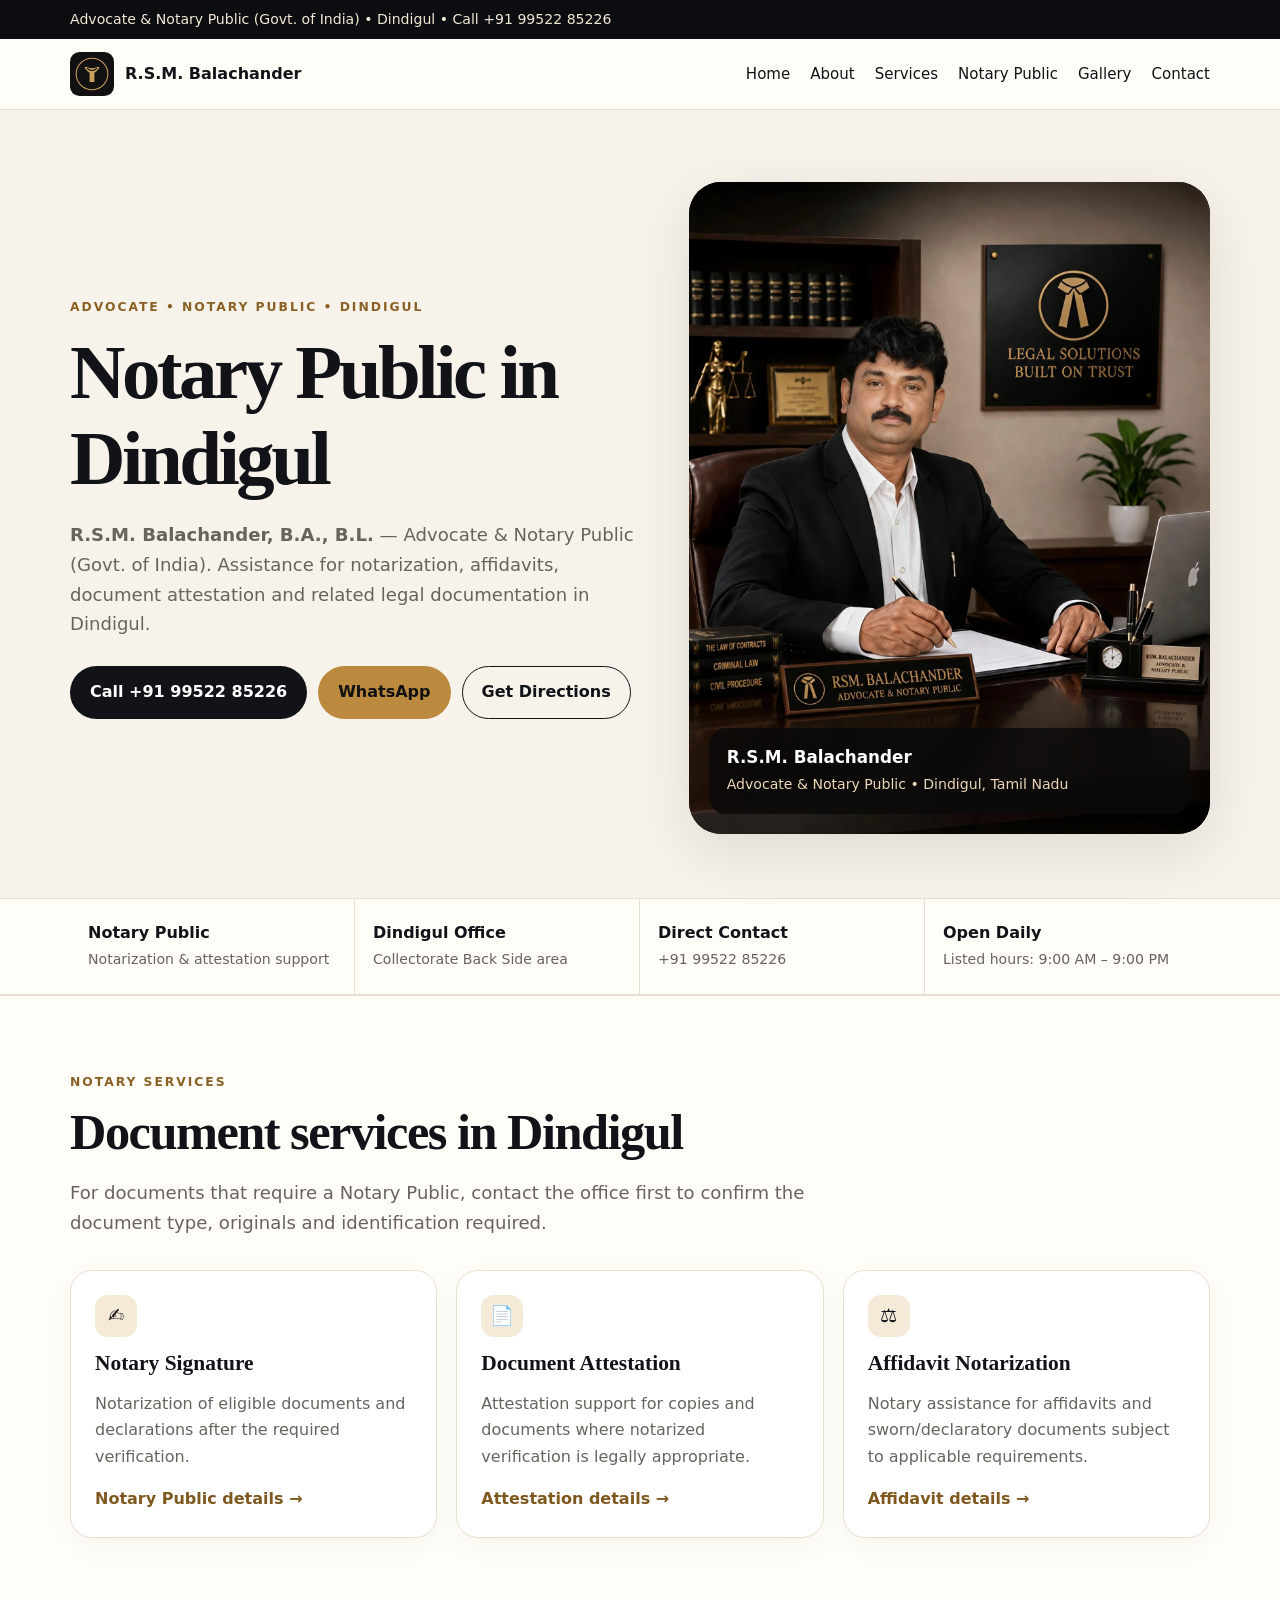
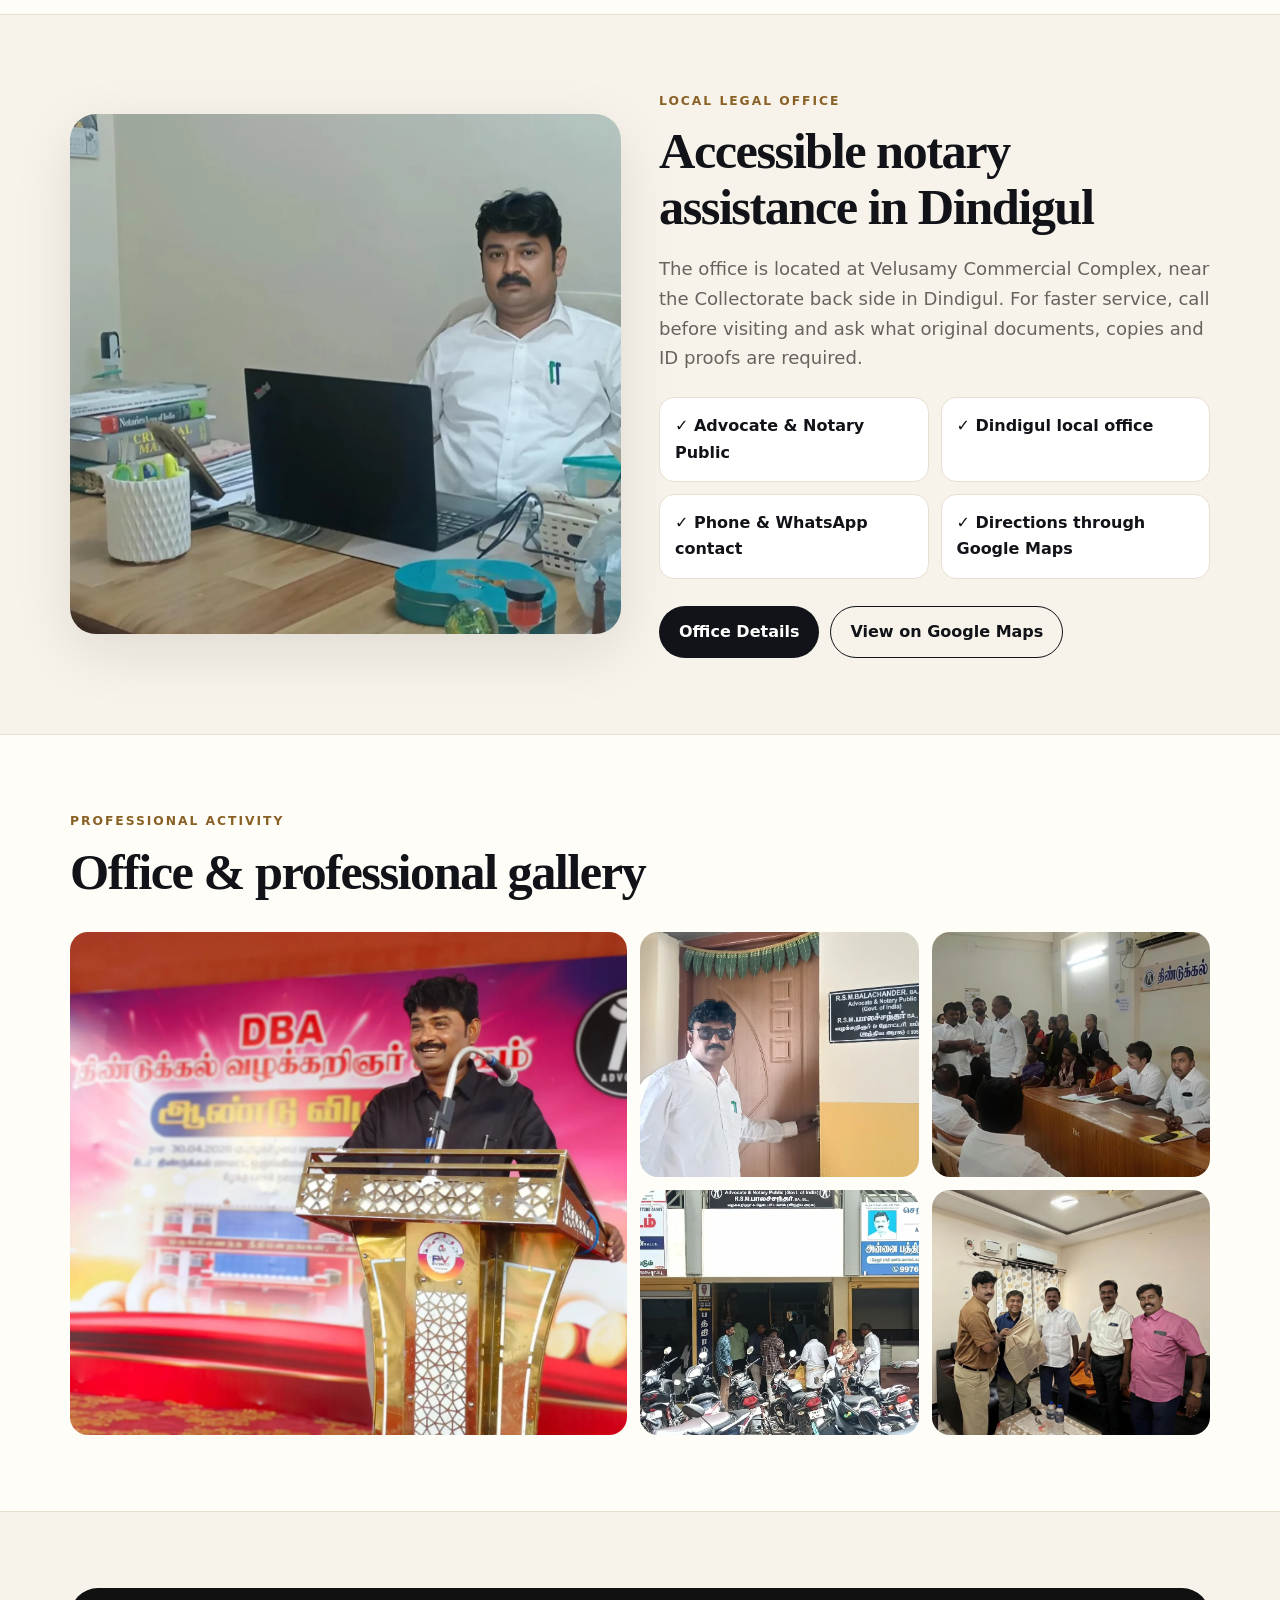
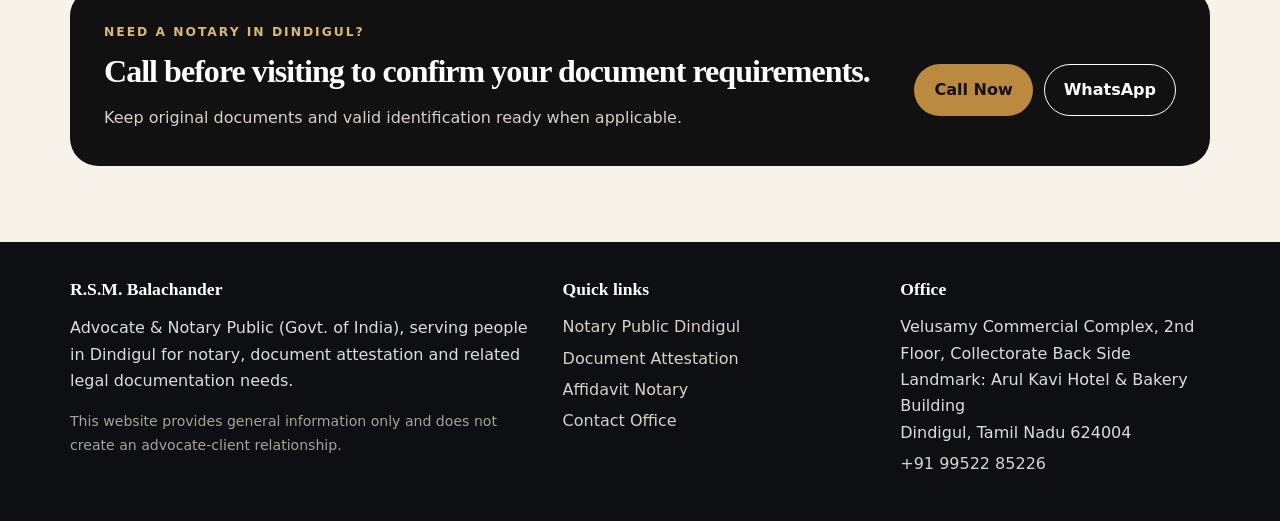
==== commit ea092406: "Fix responsive sizing of homepage portrait" ====
--- a/index.html
+++ b/index.html
@@ -20,9 +20,9 @@
 <script type="application/ld+json">
 {
  "@context":"https://schema.org",
- "@type":["LegalService","ProfessionalService"],
+ "@type":"LegalService",
  "@id":"https://rsm-balachander-notary-dindigul.github.io/#rsm-balachander",
- "name":"R.S.M. Bala Chander Law & Notary Public Office",
+ "name":"R.S.M Bala Chander Advocate & Notary Public Office",
  "alternateName":["R.S.M. Balachander","RSM Balachander Notary Public Dindigul"],
  "url":"https://rsm-balachander-notary-dindigul.github.io/",
  "description":"Advocate and Notary Public services in Dindigul, Tamil Nadu, including document notarization, affidavit notarization and document attestation.",
@@ -44,7 +44,7 @@
  "openingHoursSpecification":[
    {"@type":"OpeningHoursSpecification","dayOfWeek":["Monday","Tuesday","Wednesday","Thursday","Friday","Saturday","Sunday"],"opens":"09:00","closes":"21:00"}
  ],
- "hasMap":"https://www.google.com/maps/search/?api=1&query=R.S.M+Bala+Chander+Law+%26+Notary+Public+Office+Dindigul&query_place_id=ChIJRWNlmMcBqjsRc1z_Lm2O2i0",
+ "hasMap":"https://www.google.com/maps/search/?api=1&query=R.S.M+Bala+Chander+Advocate+%26+Notary+Public+Office+Dindigul&query_place_id=ChIJRWNlmMcBqjsRc1z_Lm2O2i0",
  "knowsAbout":["Notary Public services","Document notarization","Affidavit notarization","Document attestation"]
 }
 </script>
@@ -73,11 +73,11 @@
    <div class="actions">
     <a class="btn primary" href="tel:+919952285226">Call +91 99522 85226</a>
     <a class="btn gold" href="https://wa.me/919952285226" target="_blank" rel="noopener">WhatsApp</a>
-    <a class="btn outline" href="https://www.google.com/maps/search/?api=1&query=R.S.M+Bala+Chander+Law+%26+Notary+Public+Office+Dindigul&query_place_id=ChIJRWNlmMcBqjsRc1z_Lm2O2i0" target="_blank" rel="noopener">Get Directions</a>
+    <a class="btn outline" href="https://www.google.com/maps/search/?api=1&query=R.S.M+Bala+Chander+Advocate+%26+Notary+Public+Office+Dindigul&query_place_id=ChIJRWNlmMcBqjsRc1z_Lm2O2i0" target="_blank" rel="noopener">Get Directions</a>
    </div>
   </div>
   <div class="heroPhoto">
-   <img src="https://rsm-balachander-notary-dindigul.github.io/hero.webp" alt="R.S.M. Balachander Advocate and Notary Public in Dindigul" width="1200" height="1500" fetchpriority="high">
+   <img src="https://rsm-balachander-notary-dindigul.github.io/hero.webp" alt="R.S.M. Balachander Advocate and Notary Public in Dindigul" width="1536" height="2048" style="height:auto" fetchpriority="high">
    <div class="heroBadge"><strong>R.S.M. Balachander</strong><span>Advocate &amp; Notary Public • Dindigul, Tamil Nadu</span></div>
   </div>
  </div>
@@ -111,7 +111,7 @@
     <div class="check">✓ Advocate &amp; Notary Public</div><div class="check">✓ Dindigul local office</div>
     <div class="check">✓ Phone &amp; WhatsApp contact</div><div class="check">✓ Directions through Google Maps</div>
    </div>
-   <div class="actions"><a class="btn primary" href="contact.html">Office Details</a><a class="btn outline" href="https://www.google.com/maps/search/?api=1&query=R.S.M+Bala+Chander+Law+%26+Notary+Public+Office+Dindigul&query_place_id=ChIJRWNlmMcBqjsRc1z_Lm2O2i0" target="_blank" rel="noopener">View on Google Maps</a></div>
+   <div class="actions"><a class="btn primary" href="contact.html">Office Details</a><a class="btn outline" href="https://www.google.com/maps/search/?api=1&query=R.S.M+Bala+Chander+Advocate+%26+Notary+Public+Office+Dindigul&query_place_id=ChIJRWNlmMcBqjsRc1z_Lm2O2i0" target="_blank" rel="noopener">View on Google Maps</a></div>
   </div>
  </div>
 </section>
@@ -147,4 +147,4 @@
  </div>
 </footer>
 <script src="script.js"></script>
-</body></html>+</body></html>
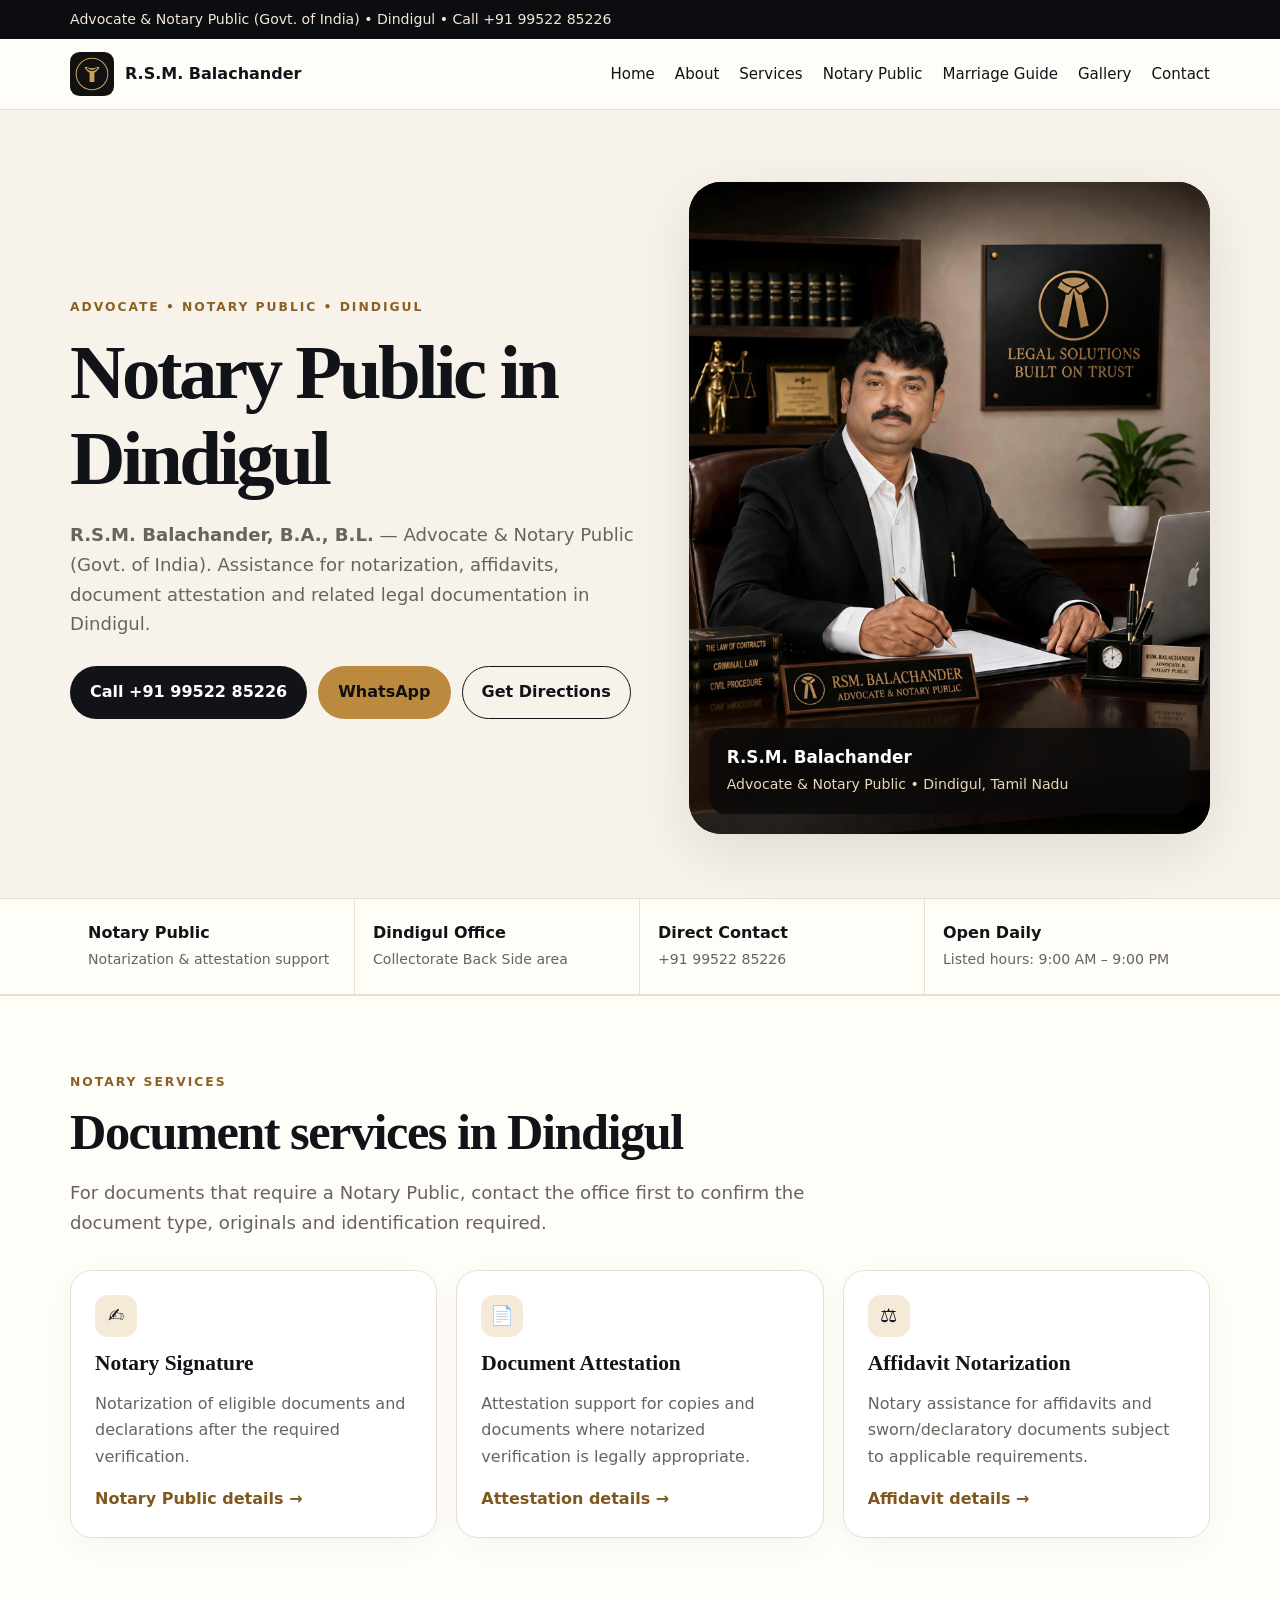
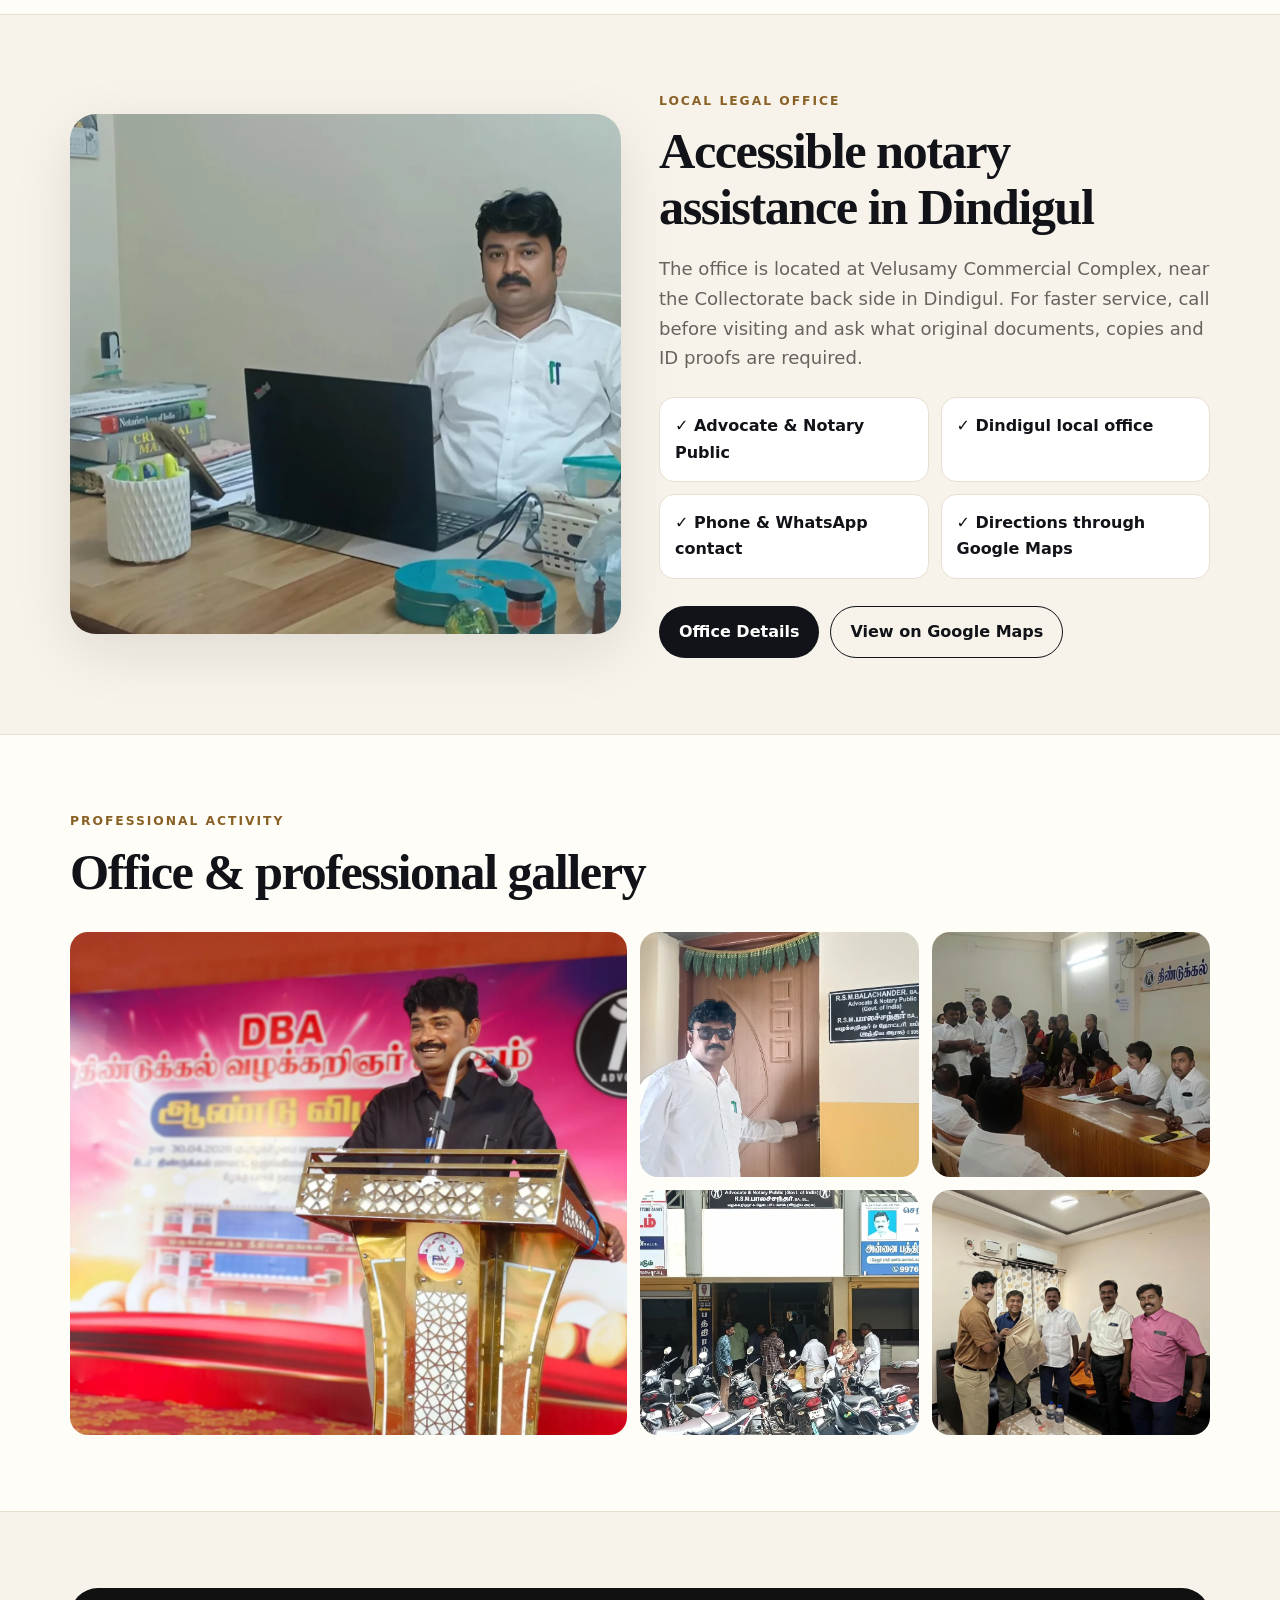
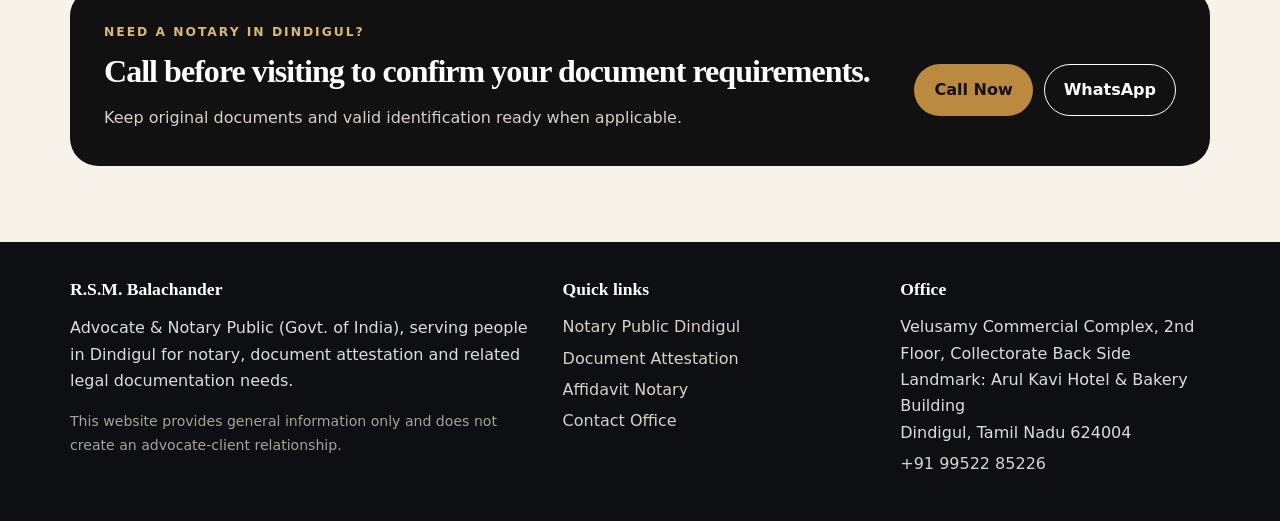
==== commit 63095385: "Link Tamil Nadu marriage registration guide from homepage" ====
--- a/index.html
+++ b/index.html
@@ -58,7 +58,7 @@
   <button class="menu" aria-label="Open menu">Menu</button>
   <div class="links">
    <a href="index.html">Home</a><a href="about.html">About</a><a href="services.html">Services</a>
-   <a href="notary-public-dindigul.html">Notary Public</a><a href="gallery.html">Gallery</a><a href="contact.html">Contact</a>
+   <a href="notary-public-dindigul.html">Notary Public</a><a href="marriage-registration-tamil-nadu.html">Marriage Guide</a><a href="gallery.html">Gallery</a><a href="contact.html">Contact</a>
   </div>
  </div>
 </nav>
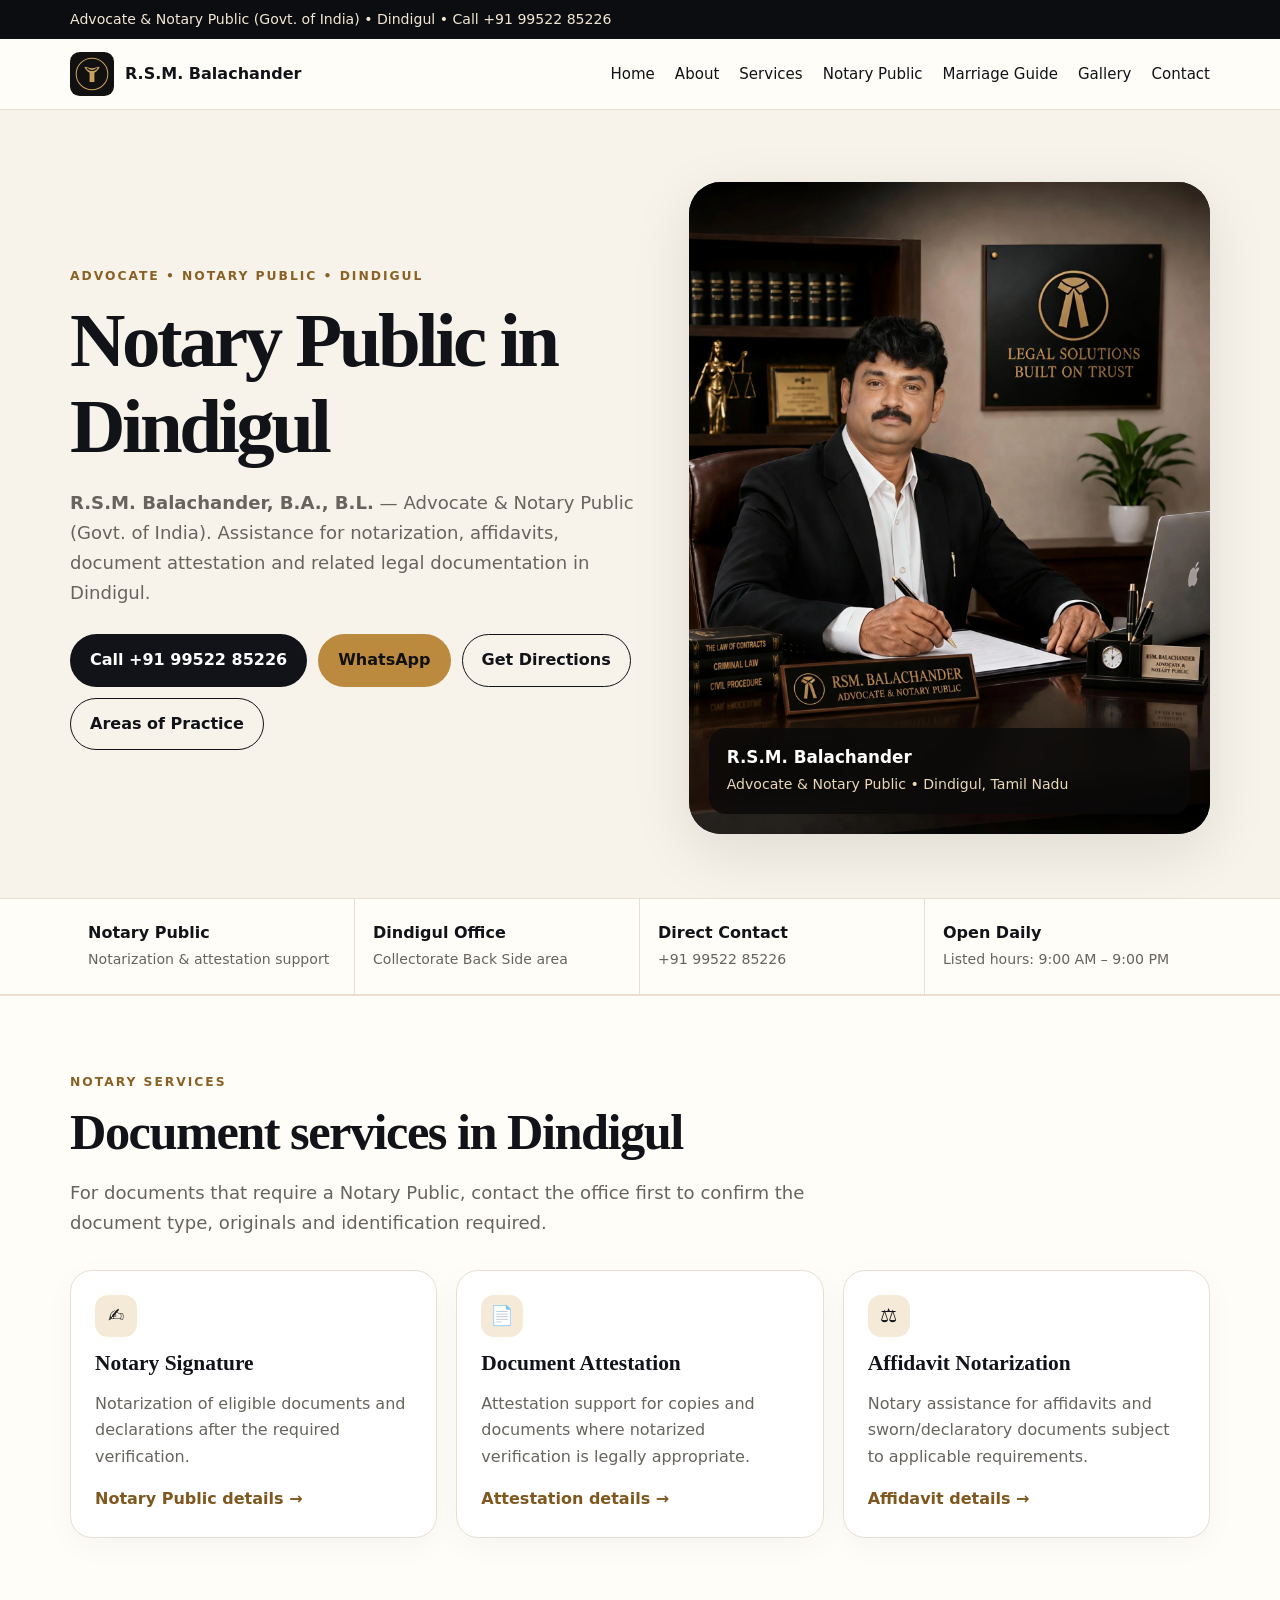
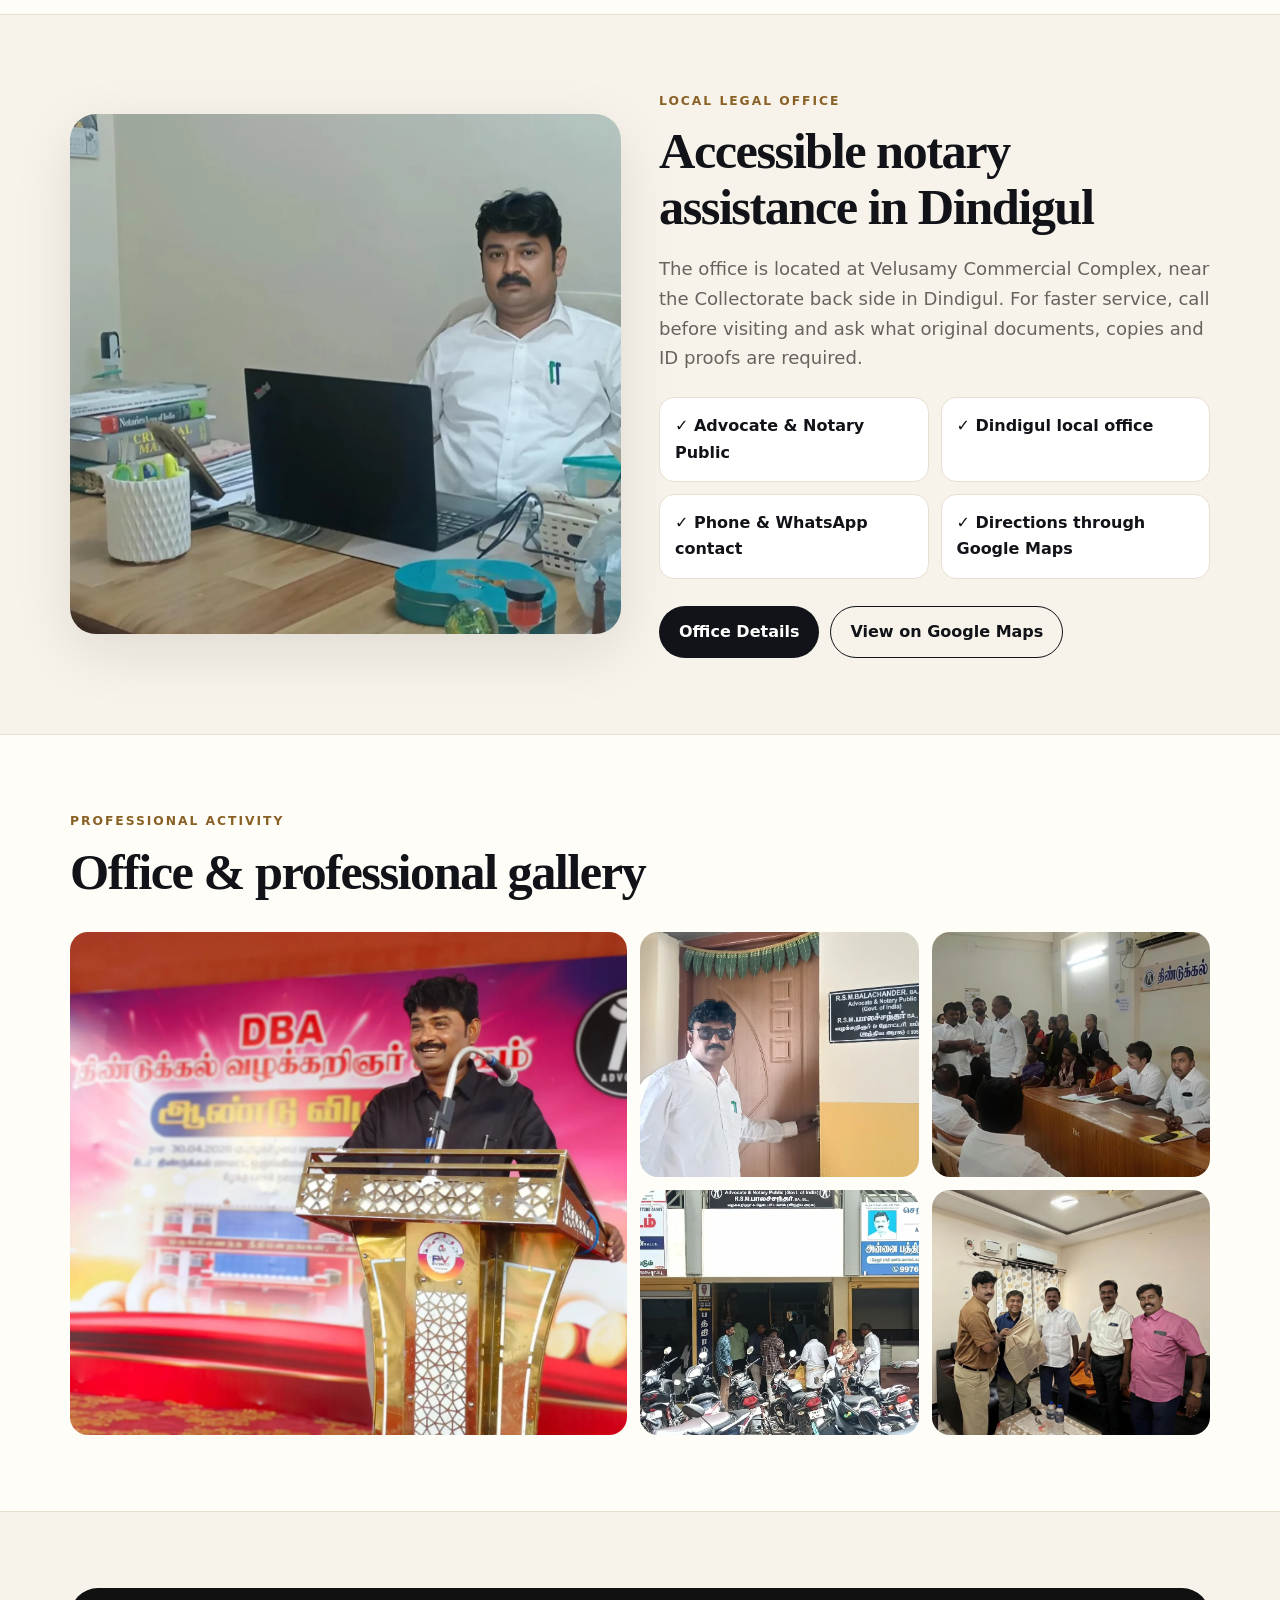
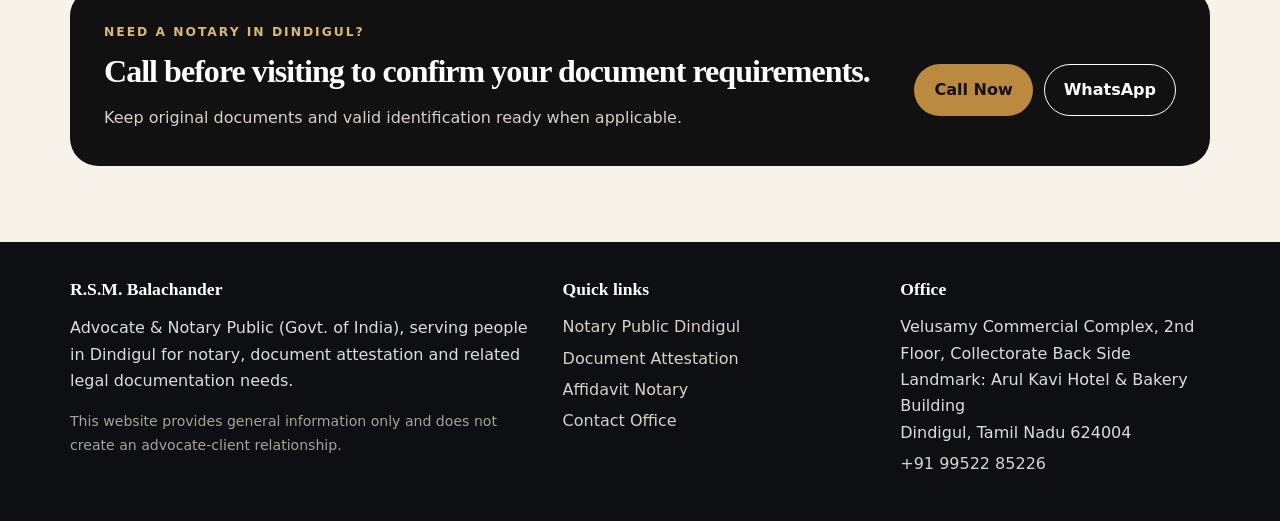
==== commit 2fb19764: "Publish Tamil bank account freeze guide" ====
--- a/index.html
+++ b/index.html
@@ -74,6 +74,7 @@
     <a class="btn primary" href="tel:+919952285226">Call +91 99522 85226</a>
     <a class="btn gold" href="https://wa.me/919952285226" target="_blank" rel="noopener">WhatsApp</a>
     <a class="btn outline" href="https://www.google.com/maps/search/?api=1&query=R.S.M+Bala+Chander+Advocate+%26+Notary+Public+Office+Dindigul&query_place_id=ChIJRWNlmMcBqjsRc1z_Lm2O2i0" target="_blank" rel="noopener">Get Directions</a>
+    <a class="btn outline" href="services.html#practice-areas">Areas of Practice</a>
    </div>
   </div>
   <div class="heroPhoto">
